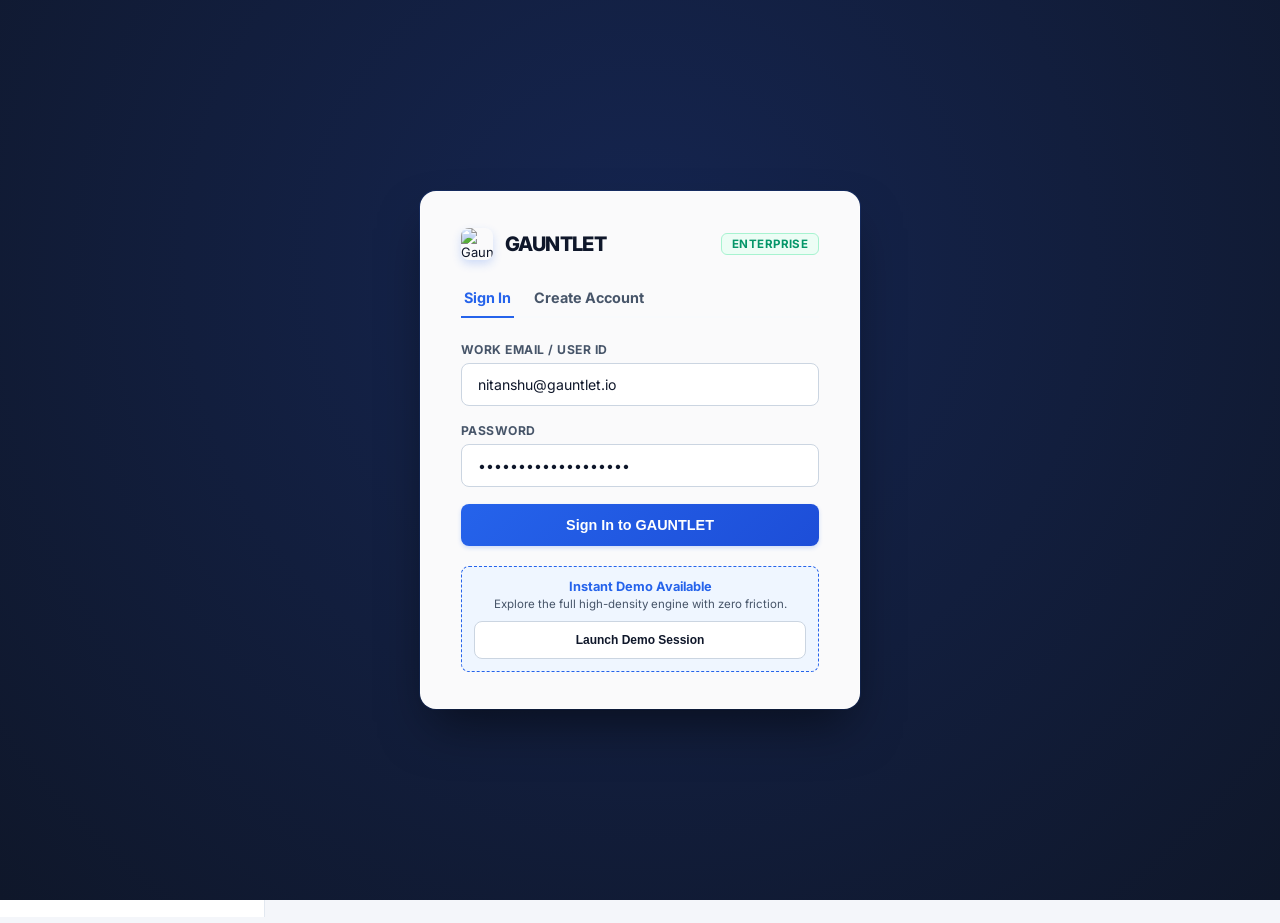
==== web/static/index.html @ b6cd20a4 "Merge pull request #1 from swaskiee/nitanshu/engine-core feat(core): high-density telemetry engine, " ====
<!DOCTYPE html>
<html lang="en">
<head>
  <meta charset="UTF-8" />
  <meta name="viewport" content="width=device-width, initial-scale=1.0" />
  <title>GAUNTLET — Enterprise Temporal Intelligence & High-Frequency Telemetry Engine</title>
  <link rel="preconnect" href="https://fonts.googleapis.com">
  <link rel="preconnect" href="https://fonts.gstatic.com" crossorigin>
  <link href="https://fonts.googleapis.com/css2?family=Inter:wght@400;500;600;700;800&family=JetBrains+Mono:wght@400;500;600;700&display=swap" rel="stylesheet">
  <style>
    :root {
      --bg: #f4f6fa;
      --surface: #ffffff;
      --surface-subtle: #f8fafc;
      --surface-muted: #e2e8f0;
      --border: #e2e8f0;
      --border-dark: #cbd5e1;
      --border-focus: #3b82f6;
      
      --text-main: #0f172a;
      --text-muted: #475569;
      --text-light: #94a3b8;

      --brand: #2563eb;
      --brand-hover: #1d4ed8;
      --brand-subtle: #eff6ff;

      --emerald: #059669;
      --emerald-subtle: #ecfdf5;
      --rose: #e11d48;
      --rose-subtle: #fff1f2;
      --amber: #d97706;
      --amber-subtle: #fffbeb;
      --violet: #7c3aed;
      --violet-subtle: #f5f3ff;
      --cyan: #0891b2;
      --cyan-subtle: #ecfeff;

      --shadow-xs: 0 1px 2px 0 rgba(0, 0, 0, 0.05);
      --shadow-sm: 0 2px 4px rgba(0, 0, 0, 0.05), 0 1px 2px rgba(0, 0, 0, 0.04);
      --shadow-md: 0 6px 12px -2px rgba(0, 0, 0, 0.07), 0 3px 6px -3px rgba(0, 0, 0, 0.04);
      --shadow-lg: 0 14px 28px -4px rgba(15, 23, 42, 0.08), 0 6px 12px -4px rgba(15, 23, 42, 0.04);
    }

    * { box-sizing: border-box; margin: 0; padding: 0; }
    body {
      background-color: var(--bg);
      color: var(--text-main);
      font-family: 'Inter', -apple-system, BlinkMacSystemFont, sans-serif;
      min-height: 100vh;
      display: flex;
      flex-direction: column;
      font-size: 13px;
    }

    /* TOP NAVIGATION */
    header {
      background: rgba(255, 255, 255, 0.95);
      backdrop-filter: blur(10px);
      border-bottom: 1px solid var(--border);
      padding: 0.65rem 1.5rem;
      display: flex;
      justify-content: space-between;
      align-items: center;
      position: sticky;
      top: 0;
      z-index: 100;
      box-shadow: var(--shadow-sm);
    }

    .header-left {
      display: flex;
      align-items: center;
      gap: 1.25rem;
    }

    /* SINGLE UNIFIED TRANSPARENT CLICKABLE BRAND LOGO BUTTON */
    .brand-logo-btn {
      background: transparent;
      border: none;
      padding: 0.2rem 0.4rem;
      cursor: pointer;
      display: flex;
      align-items: center;
      gap: 0.65rem;
      border-radius: 8px;
      transition: all 0.2s cubic-bezier(0.16, 1, 0.3, 1);
    }

    .brand-logo-btn:hover {
      background: rgba(37, 99, 235, 0.06);
      transform: scale(1.03);
    }

    .brand-logo-btn:active {
      transform: scale(0.97);
    }

    .brand-logo-img {
      height: 38px;
      width: auto;
      max-width: 140px;
      object-fit: contain;
      display: block;
      background: transparent !important;
      filter: drop-shadow(0 2px 4px rgba(0, 0, 0, 0.08));
    }

    .brand-logo-text {
      font-size: 1.25rem;
      font-weight: 900;
      letter-spacing: -0.04em;
      color: var(--text-main);
      font-family: 'Inter', sans-serif;
    }

    .brand-pill {
      font-size: 0.7rem;
      font-weight: 700;
      color: var(--brand);
      background: var(--brand-subtle);
      border: 1px solid #bfdbfe;
      padding: 0.2rem 0.6rem;
      border-radius: 6px;
      text-transform: uppercase;
      letter-spacing: 0.04em;
    }

    .live-node-badge {
      display: flex;
      align-items: center;
      gap: 0.45rem;
      font-size: 0.74rem;
      font-weight: 700;
      color: var(--emerald);
      background: var(--emerald-subtle);
      border: 1px solid #a7f3d0;
      padding: 0.25rem 0.65rem;
      border-radius: 20px;
      box-shadow: 0 1px 3px rgba(5,150,105,0.12);
      transition: all 0.2s ease;
    }

    .live-node-badge:hover {
      transform: scale(1.03);
      box-shadow: 0 0 10px rgba(5,150,105,0.25);
    }

    .pulsing-dot {
      width: 7px;
      height: 7px;
      border-radius: 50%;
      background: var(--emerald);
      animation: pulseGlow 1.8s infinite;
    }

    /* ADVANCED ANIMATIONS & MICRO-INTERACTIONS */
    @keyframes pulseGlow {
      0%, 100% { transform: scale(1); opacity: 1; box-shadow: 0 0 0 0 rgba(5, 150, 105, 0.4); }
      50% { transform: scale(1.25); opacity: 0.85; box-shadow: 0 0 10px 4px rgba(5, 150, 105, 0.35); }
    }

    @keyframes shimmerBar {
      0% { background-position: -200% 0; }
      100% { background-position: 200% 0; }
    }

    @keyframes floatCard {
      0%, 100% { transform: translateY(0); }
      50% { transform: translateY(-3px); }
    }

    .stat-card {
      background: var(--surface);
      border: 1px solid var(--border);
      border-radius: 10px;
      padding: 1.15rem 1.3rem;
      margin-bottom: 0.9rem;
      transition: all 0.25s cubic-bezier(0.16, 1, 0.3, 1);
      box-shadow: 0 1px 3px rgba(0,0,0,0.03);
    }

    .stat-card:hover {
      transform: translateY(-3px) scale(1.005);
      box-shadow: var(--shadow-md);
      border-color: #cbd5e1;
    }

    .content-box {
      background: var(--surface);
      border: 1px solid var(--border);
      border-radius: 14px;
      padding: 1.85rem 2.25rem;
      margin-bottom: 2rem;
      box-shadow: var(--shadow-sm);
      transition: all 0.25s cubic-bezier(0.16, 1, 0.3, 1);
    }

    .content-box:hover {
      box-shadow: var(--shadow-md);
      border-color: #cbd5e1;
    }

    /* TOP METRICS TELEMETRY BAR WITH COLORFUL GRADIENT CARDS */
    .telemetry-row {
      display: grid;
      grid-template-columns: repeat(5, 1fr);
      gap: 1.25rem;
      margin-bottom: 2rem;
    }

    .telemetry-card {
      background: var(--surface);
      border: 1px solid var(--border);
      border-radius: 12px;
      padding: 1.25rem 1.4rem;
      box-shadow: var(--shadow-xs);
      position: relative;
      overflow: hidden;
      transition: all 0.25s cubic-bezier(0.16, 1, 0.3, 1);
    }

    .telemetry-card:nth-child(1) { border-top: 3px solid #059669; }
    .telemetry-card:nth-child(2) { border-top: 3px solid #2563eb; }
    .telemetry-card:nth-child(3) { border-top: 3px solid #0891b2; }
    .telemetry-card:nth-child(4) { border-top: 3px solid #d97706; }
    .telemetry-card:nth-child(5) { border-top: 3px solid #e11d48; }

    .telemetry-card:hover {
      transform: translateY(-4px);
      box-shadow: var(--shadow-md);
    }

    .stat-card.active-phase {
      animation: activePhaseBounce 1s ease infinite, livePipGlow 1.5s infinite;
      border-color: var(--brand) !important;
    }

    /* USER PROFILE & ACCOUNT CONTROLS */
    .user-profile-btn {
      display: flex;
      align-items: center;
      gap: 0.6rem;
      background: var(--surface);
      border: 1px solid var(--border);
      padding: 0.3rem 0.6rem;
      border-radius: 24px;
      cursor: pointer;
      font-size: 0.78rem;
      font-weight: 600;
      color: var(--text-main);
      transition: all 0.15s ease;
    }

    .user-profile-btn:hover {
      background: var(--surface-subtle);
      border-color: var(--border-dark);
    }

    .user-avatar {
      width: 26px;
      height: 26px;
      border-radius: 50%;
      background: linear-gradient(135deg, #2563eb, #7c3aed);
      color: white;
      display: flex;
      align-items: center;
      justify-content: center;
      font-size: 0.72rem;
      font-weight: 700;
    }

    .team-badge {
      font-size: 0.68rem;
      font-weight: 700;
      color: #6366f1;
      background: #eef2ff;
      border: 1px solid #c7d2fe;
      padding: 0.15rem 0.5rem;
      border-radius: 12px;
      display: flex;
      align-items: center;
      gap: 0.3rem;
    }

    .header-right {
      display: flex;
      align-items: center;
      gap: 0.75rem;
    }

    .cluster-status-pill {
      font-family: 'JetBrains Mono', monospace;
      font-size: 0.72rem;
      color: var(--text-muted);
      background: var(--surface-subtle);
      border: 1px solid var(--border);
      padding: 0.25rem 0.6rem;
      border-radius: 6px;
    }

    /* MAIN APP WORKSPACE */
    .app-workspace {
      display: flex;
      flex: 1;
      min-height: calc(100vh - 49px);
      position: relative;
    }

    /* STICKY & COLLAPSIBLE SIDEBAR WITH ULTRA-SMOOTH SLIDE-IN / SLIDE-OUT */
    aside.sidebar {
      width: 265px;
      min-width: 265px;
      background: var(--surface);
      border-right: 1px solid var(--border);
      padding: 1.25rem 0.6rem;
      display: flex;
      flex-direction: column;
      justify-content: space-between;
      flex-shrink: 0;
      position: sticky;
      top: 49px;
      height: calc(100vh - 49px);
      overflow-y: auto;
      overflow-x: hidden;
      margin-left: 0;
      opacity: 1;
      visibility: visible;
      transition: margin-left 0.35s cubic-bezier(0.16, 1, 0.3, 1), opacity 0.25s ease, transform 0.35s cubic-bezier(0.16, 1, 0.3, 1);
      z-index: 90;
      will-change: margin-left, opacity;
    }

    aside.sidebar.collapsed {
      margin-left: -265px;
      opacity: 0;
      visibility: hidden;
      pointer-events: none;
    }

    .sidebar-toggle-btn {
      background: var(--surface-subtle);
      border: 1px solid var(--border);
      border-radius: 6px;
      padding: 0.35rem 0.6rem;
      cursor: pointer;
      display: flex;
      align-items: center;
      justify-content: center;
      color: var(--text-muted);
      transition: all 0.15s ease;
    }

    .sidebar-toggle-btn:hover {
      background: var(--border);
      color: var(--text-main);
    }

    .sidebar-section {
      margin-bottom: 1.25rem;
    }

    .sidebar-heading {
      font-size: 0.65rem;
      font-weight: 700;
      color: var(--text-light);
      text-transform: uppercase;
      letter-spacing: 0.08em;
      padding: 0 0.5rem 0.4rem;
      white-space: nowrap;
    }

    .sidebar-menu {
      display: flex;
      flex-direction: column;
      gap: 0.15rem;
    }

    .sidebar-btn {
      display: flex;
      align-items: center;
      justify-content: space-between;
      padding: 0.45rem 0.55rem;
      border-radius: 6px;
      border: none;
      background: transparent;
      color: var(--text-muted);
      font-size: 0.8rem;
      font-weight: 600;
      cursor: pointer;
      text-align: left;
      transition: all 0.15s ease;
      width: 100%;
      white-space: nowrap;
    }

    .sidebar-btn:hover {
      background: var(--surface-subtle);
      color: var(--text-main);
    }

    .sidebar-btn.active {
      background: var(--brand-subtle);
      color: var(--brand);
      font-weight: 700;
    }

    .sidebar-btn-left {
      display: flex;
      align-items: center;
      gap: 0.55rem;
      overflow: hidden;
      text-overflow: ellipsis;
    }

    .sidebar-icon {
      width: 16px;
      height: 16px;
      display: flex;
      align-items: center;
      justify-content: center;
      flex-shrink: 0;
    }

    .sidebar-badge {
      font-family: 'JetBrains Mono', monospace;
      font-size: 0.64rem;
      padding: 0.1rem 0.3rem;
      border-radius: 4px;
      background: var(--surface-subtle);
      color: var(--text-muted);
      font-weight: 600;
      flex-shrink: 0;
      margin-left: 0.35rem;
    }

    .sidebar-btn.active .sidebar-badge {
      background: #dbeafe;
      color: var(--brand);
    }

    /* MAIN VIEWPORT */
    main.viewport {
      flex: 1;
      padding: 1.75rem 2.25rem;
      overflow-y: auto;
      width: 100%;
      min-width: 0;
      transition: all 0.25s cubic-bezier(0.4, 0, 0.2, 1);
    }
    /* TOP METRICS TELEMETRY BAR */
    .telemetry-row {
      display: grid;
      grid-template-columns: repeat(5, 1fr);
      gap: 1.25rem;
      margin-bottom: 2rem;
    }

    .telemetry-card {
      background: var(--surface);
      border: 1px solid var(--border);
      border-radius: 12px;
      padding: 1.25rem 1.4rem;
      box-shadow: 0 1px 3px rgba(0,0,0,0.04);
      position: relative;
      transition: all 0.2s cubic-bezier(0.4, 0, 0.2, 1);
    }

    .telemetry-card:hover {
      transform: translateY(-3px);
      box-shadow: 0 8px 16px -4px rgba(0,0,0,0.08);
      border-color: #cbd5e1;
    }

    .telemetry-label {
      font-size: 0.68rem;
      font-weight: 700;
      color: var(--text-muted);
      text-transform: uppercase;
      letter-spacing: 0.05em;
      margin-bottom: 0.5rem;
      display: flex;
      justify-content: space-between;
      align-items: center;
      white-space: nowrap;
    }

    .telemetry-val {
      font-size: 1.85rem;
      font-weight: 800;
      font-family: 'JetBrains Mono', monospace;
      color: var(--text-main);
      letter-spacing: -0.03em;
    }

    .telemetry-sub {
      font-size: 0.72rem;
      color: var(--text-light);
      margin-top: 0.35rem;
      font-family: 'Inter', sans-serif;
      white-space: nowrap;
    }

    /* CARDS & CONTAINERS */
    .view-panel { display: none; }
    .view-panel.active { display: block; animation: fadeIn 0.2s ease-in-out; }

    @keyframes fadeIn {
      from { opacity: 0; transform: translateY(4px); }
      to { opacity: 1; transform: translateY(0); }
    }

    .content-box {
      background: var(--surface);
      border: 1px solid var(--border);
      border-radius: 12px;
      padding: 1.75rem 2rem;
      margin-bottom: 1.75rem;
      box-shadow: 0 1px 3px rgba(0,0,0,0.04);
      transition: all 0.2s cubic-bezier(0.4, 0, 0.2, 1);
    }

    .content-box:hover {
      box-shadow: 0 6px 14px -2px rgba(0,0,0,0.06);
    }

    .box-header {
      display: flex;
      justify-content: space-between;
      align-items: center;
      margin-bottom: 1.5rem;
      padding-bottom: 1rem;
      border-bottom: 1px solid var(--border);
    }

    .box-title {
      font-size: 1.05rem;
      font-weight: 700;
      color: var(--text-main);
      display: flex;
      align-items: center;
      gap: 0.6rem;
    }

    .box-meta {
      font-family: 'JetBrains Mono', monospace;
      font-size: 0.78rem;
      color: var(--text-muted);
      display: flex;
      align-items: center;
      gap: 0.5rem;
    }

    /* CONTROLS */
    textarea, input, select {
      width: 100%;
      background: var(--surface);
      border: 1px solid var(--border-dark);
      border-radius: 8px;
      padding: 0.75rem 1rem;
      color: var(--text-main);
      font-family: 'JetBrains Mono', monospace;
      font-size: 0.86rem;
      margin-bottom: 1.25rem;
      transition: all 0.2s ease;
    }

    textarea:focus, input:focus, select:focus {
      outline: none;
      border-color: var(--border-focus);
      box-shadow: 0 0 0 3px rgba(37, 99, 235, 0.12);
    }

    .btn-row {
      display: flex;
      gap: 0.75rem;
      align-items: center;
      flex-wrap: wrap;
    }

    /* BUTTONS & MICRO-INTERACTIONS */
    button.btn-primary {
      background: linear-gradient(135deg, #2563eb, #1d4ed8);
      color: white;
      font-weight: 700;
      font-size: 0.84rem;
      border: none;
      padding: 0.7rem 1.4rem;
      border-radius: 8px;
      cursor: pointer;
      transition: all 0.2s cubic-bezier(0.16, 1, 0.3, 1);
      box-shadow: 0 2px 4px rgba(37, 99, 235, 0.2);
      display: flex;
      align-items: center;
      gap: 0.55rem;
    }

    button.btn-primary:hover {
      background: linear-gradient(135deg, #1d4ed8, #1e40af);
      transform: translateY(-2px);
      box-shadow: 0 6px 14px rgba(37, 99, 235, 0.35);
    }

    button.btn-primary:active {
      transform: translateY(0) scale(0.98);
    }

    button.btn-secondary {
      background: var(--surface);
      color: var(--text-main);
      font-weight: 600;
      font-size: 0.84rem;
      border: 1px solid var(--border-dark);
      padding: 0.7rem 1.3rem;
      border-radius: 8px;
      cursor: pointer;
      transition: all 0.2s cubic-bezier(0.16, 1, 0.3, 1);
      display: flex;
      align-items: center;
      gap: 0.55rem;
    }

    button.btn-secondary:hover {
      background: var(--surface-subtle);
      border-color: #94a3b8;
      transform: translateY(-2px);
      box-shadow: var(--shadow-sm);
    }

    button.btn-secondary:active {
      transform: translateY(0) scale(0.98);
    }

    /* INTERACTIVE FILTER CHIPS */
    .chip-group {
      display: flex;
      gap: 0.55rem;
      flex-wrap: wrap;
      margin-bottom: 1.25rem;
    }

    .chip {
      background: var(--surface);
      border: 1px solid var(--border);
      padding: 0.35rem 0.75rem;
      border-radius: 20px;
      font-size: 0.75rem;
      font-weight: 600;
      color: var(--text-muted);
      cursor: pointer;
      transition: all 0.2s cubic-bezier(0.16, 1, 0.3, 1);
    }

    .chip:hover {
      background: var(--surface-subtle);
      border-color: var(--brand);
      color: var(--brand);
      transform: translateY(-1px);
      box-shadow: var(--shadow-xs);
    }

    .chip.active {
      background: var(--brand-subtle);
      border-color: var(--brand);
      color: var(--brand);
      font-weight: 700;
      box-shadow: 0 0 0 2px rgba(37, 99, 235, 0.15);
    }

    /* MULTI-PANE BALANCED GRID */
    .grid-2 {
      display: grid;
      grid-template-columns: minmax(0, 1.15fr) minmax(0, 1fr);
      gap: 1.75rem;
      align-items: start;
    }

    .grid-3 {
      display: grid;
      grid-template-columns: repeat(3, minmax(0, 1fr));
      gap: 1.5rem;
    }

    /* CHARTS & CARDS */
    .chart-container {
      background: var(--surface);
      border: 1px solid var(--border);
      border-radius: 12px;
      padding: 1.35rem;
      margin-bottom: 1.5rem;
      box-shadow: var(--shadow-xs);
      transition: all 0.25s cubic-bezier(0.16, 1, 0.3, 1);
    }

    .chart-container:hover {
      transform: translateY(-2px);
      box-shadow: var(--shadow-sm);
      border-color: #cbd5e1;
    }

    .stat-card {
      background: var(--surface);
      border: 1px solid var(--border);
      border-radius: 8px;
      padding: 1.1rem 1.25rem;
      margin-bottom: 0.9rem;
      transition: all 0.2s ease;
    }

    .stat-card:hover {
      transform: translateY(-2px);
      box-shadow: 0 4px 6px -1px rgba(0,0,0,0.06);
      border-color: #cbd5e1;
    }

    .stat-card-title {
      font-size: 0.86rem;
      font-weight: 700;
      color: var(--text-main);
      margin-bottom: 0.5rem;
      display: flex;
      justify-content: space-between;
      align-items: center;
    }

    .stat-pills {
      display: flex;
      gap: 1.25rem;
      font-family: 'JetBrains Mono', monospace;
      font-size: 0.78rem;
      color: var(--text-muted);
      flex-wrap: wrap;
    }

    .table-wrap {
      overflow-x: hidden;
      border: 1px solid var(--border);
      border-radius: 8px;
      max-height: 480px;
      overflow-y: auto;
      width: 100%;
    }

    canvas.telemetry-chart {
      width: 100%;
      height: 250px;
      display: block;
    }

    table {
      width: 100%;
      table-layout: fixed;
      border-collapse: collapse;
      font-family: 'JetBrains Mono', monospace;
      font-size: 0.8rem;
      text-align: left;
    }

    th, td {
      padding: 0.75rem 0.75rem;
      border-bottom: 1px solid var(--border);
      white-space: nowrap;
      overflow: hidden;
      text-overflow: ellipsis;
    }

    th {
      background: var(--surface-subtle);
      color: var(--text-muted);
      font-weight: 700;
      font-size: 0.7rem;
      text-transform: uppercase;
      letter-spacing: 0.05em;
      position: sticky;
      top: 0;
      z-index: 10;
    }

    /* Column widths for perfect 100% fitting without horizontal scroll */
    th:nth-child(1), td:nth-child(1) { width: 22%; }
    th:nth-child(2), td:nth-child(2) { width: 20%; }
    th:nth-child(3), td:nth-child(3) { width: 20%; }
    th:nth-child(4), td:nth-child(4) { width: 18%; }
    th:nth-child(5), td:nth-child(5) { width: 20%; }

    tbody tr:last-child td { border-bottom: none; }
    tbody tr:hover { background: #f8fafc; }

    /* STATUS BADGES */
    .badge {
      display: inline-block;
      padding: 0.2rem 0.6rem;
      border-radius: 6px;
      font-size: 0.72rem;
      font-weight: 700;
      letter-spacing: 0.04em;
    }

    .badge.CRITICAL, .badge.HIGH { background: var(--rose-subtle); color: var(--rose); border: 1px solid #fecdd3; }
    .badge.MEDIUM { background: var(--amber-subtle); color: var(--amber); border: 1px solid #fde68a; }
    .badge.LOW { background: var(--emerald-subtle); color: var(--emerald); border: 1px solid #a7f3d0; }

    /* SYSTEM TOPOLOGY NODE MAP */
    .topology-map {
      display: flex;
      gap: 1rem;
      align-items: center;
      justify-content: space-between;
      background: var(--surface-subtle);
      border: 1px solid var(--border);
      border-radius: 8px;
      padding: 1.25rem 1.5rem;
      margin-bottom: 1.5rem;
      overflow-x: auto;
    }

    .topo-node {
      background: var(--surface);
      border: 1px solid var(--border-dark);
      border-radius: 6px;
      padding: 0.75rem 1rem;
      text-align: center;
      min-width: 140px;
      box-shadow: var(--shadow-xs);
    }

    .topo-node-title {
      font-size: 0.72rem;
      font-weight: 700;
      color: var(--text-muted);
      text-transform: uppercase;
      margin-bottom: 0.2rem;
    }

    .topo-node-val {
      font-family: 'JetBrains Mono', monospace;
      font-size: 0.95rem;
      font-weight: 800;
      color: var(--brand);
    }

    .topo-arrow {
      color: var(--text-light);
      font-weight: bold;
      font-size: 1.1rem;
    }

    /* AUTHENTICATION & LOGIN/SIGNUP OVERLAY */
    .auth-overlay {
      position: fixed;
      inset: 0;
      background: radial-gradient(circle at 50% 30%, rgba(30, 58, 138, 0.4), rgba(15, 23, 42, 0.92)), #0f172a;
      backdrop-filter: blur(12px);
      z-index: 10000;
      display: flex;
      align-items: center;
      justify-content: center;
      padding: 1.5rem;
      transition: all 0.3s ease;
    }

    .auth-card {
      background: rgba(255, 255, 255, 0.98);
      border: 1px solid rgba(255, 255, 255, 0.3);
      border-radius: 16px;
      width: 100%;
      max-width: 440px;
      padding: 2.25rem 2.5rem;
      box-shadow: 0 25px 50px -12px rgba(0, 0, 0, 0.5), 0 0 0 1px rgba(37, 99, 235, 0.15);
      animation: slideUp 0.35s cubic-bezier(0.16, 1, 0.3, 1);
    }

    @keyframes slideUp {
      from { opacity: 0; transform: translateY(20px) scale(0.97); }
      to { opacity: 1; transform: translateY(0) scale(1); }
    }

    .auth-tabs {
      display: flex;
      border-bottom: 2px solid var(--surface-subtle);
      margin-bottom: 1.5rem;
      gap: 1rem;
    }

    .auth-tab {
      padding: 0.6rem 0.2rem;
      font-size: 0.9rem;
      font-weight: 700;
      color: var(--text-muted);
      cursor: pointer;
      border-bottom: 2px solid transparent;
      margin-bottom: -2px;
      transition: all 0.2s;
    }

    .auth-tab.active {
      color: var(--brand);
      border-color: var(--brand);
    }

    .auth-form-group {
      margin-bottom: 1.1rem;
    }

    .auth-label {
      display: block;
      font-size: 0.76rem;
      font-weight: 700;
      color: var(--text-muted);
      margin-bottom: 0.35rem;
      text-transform: uppercase;
      letter-spacing: 0.04em;
    }

    .auth-input {
      width: 100%;
      padding: 0.75rem 1rem;
      background: var(--surface);
      border: 1px solid var(--border-dark);
      border-radius: 8px;
      font-size: 0.88rem;
      font-family: inherit;
      color: var(--text-main);
      margin-bottom: 0;
    }

    .auth-input:focus {
      outline: none;
      border-color: var(--brand);
      box-shadow: 0 0 0 3px rgba(37, 99, 235, 0.15);
    }

    .auth-demo-banner {
      background: var(--brand-subtle);
      border: 1px dashed var(--brand);
      border-radius: 8px;
      padding: 0.75rem;
      margin-top: 1.25rem;
      text-align: center;
    }
  </style>
</head>
<body>
  <!-- AUTHENTICATION MODAL (LOGIN / SIGNUP / DEMO) -->
  <div id="auth-overlay" class="auth-overlay" style="display: none;">
    <div class="auth-card">
      <div style="display: flex; align-items: center; gap: 0.75rem; margin-bottom: 1.25rem;">
        <img src="/static/logo.png" alt="Gauntlet" style="width: 32px; height: 32px; object-fit: contain; border-radius: 8px; box-shadow: 0 4px 10px rgba(37,99,235,0.2);" />
        <div style="font-size: 1.25rem; font-weight: 800; letter-spacing: -0.03em; color: var(--text-main);">GAUNTLET</div>
        <span class="badge LOW" style="margin-left: auto;">ENTERPRISE</span>
      </div>

      <div class="auth-tabs">
        <div class="auth-tab active" id="auth-tab-login" onclick="switchAuthMode('login')">Sign In</div>
        <div class="auth-tab" id="auth-tab-signup" onclick="switchAuthMode('signup')">Create Account</div>
      </div>

      <form id="auth-form" onsubmit="handleAuthSubmit(event)">
        <div class="auth-form-group" id="group-name" style="display: none;">
          <label class="auth-label">Full Name</label>
          <input type="text" id="auth-name" class="auth-input" placeholder="e.g. Nitanshu Tak" />
        </div>

        <div class="auth-form-group">
          <label class="auth-label">Work Email / User ID</label>
          <input type="email" id="auth-email" class="auth-input" required placeholder="name@company.com" value="nitanshu@gauntlet.io" />
        </div>

        <div class="auth-form-group" id="group-pass">
          <label class="auth-label">Password</label>
          <input type="password" id="auth-pass" class="auth-input" placeholder="••••••••••••" value="gauntlet_enterprise" />
        </div>

        <div class="auth-form-group" id="group-role" style="display: none;">
          <label class="auth-label">Cluster Role</label>
          <input type="text" id="auth-role" class="auth-input" placeholder="Lead Platform Architect" value="Lead Platform Architect" />
        </div>

        <button type="submit" id="auth-submit-btn" class="btn-primary" style="width: 100%; justify-content: center; padding: 0.8rem; font-size: 0.9rem; margin-top: 0.5rem;">
          Sign In to GAUNTLET
        </button>
      </form>

      <div class="auth-demo-banner">
        <div style="font-weight: 700; font-size: 0.8rem; color: var(--brand); margin-bottom: 0.2rem;"> Instant Demo Available</div>
        <div style="font-size: 0.72rem; color: var(--text-muted); margin-bottom: 0.6rem;">Explore the full high-density engine with zero friction.</div>
        <button type="button" class="btn-secondary" style="width: 100%; justify-content: center; font-size: 0.75rem;" onclick="launchDemoSession()">
          Launch Demo Session
        </button>
      </div>
    </div>
  </div>

  <!-- HEADER -->
  <header>
    <div class="header-left">
      <!-- SINGLE UNIFIED TRANSPARENT CLICKABLE BRAND LOGO BUTTON -->
      <button class="brand-logo-btn" onclick="toggleSidebar()" title="Toggle Navigation Sidebar">
        <img src="/static/logo.png" alt="Gauntlet Logo" class="brand-logo-img" />
        <span class="brand-logo-text">GAUNTLET</span>
      </button>
      <div class="brand-pill">High-Density Telemetry Engine</div>
      <div class="live-node-badge">
        <span class="pulsing-dot"></span> Cluster Online (127.0.0.1:8080)
      </div>
    </div>
    <div class="header-right">
      <div class="team-badge">
        <svg width="12" height="12" viewBox="0 0 24 24" fill="none" stroke="currentColor" stroke-width="2.5"><path d="M17 21v-2a4 4 0 0 0-4-4H5a4 4 0 0 0-4 4v2"></path><circle cx="9" cy="7" r="4"></circle><path d="M23 21v-2a4 4 0 0 0-3-3.87"></path><path d="M16 3.13a4 4 0 0 1 0 7.75"></path></svg>
        <span id="header-workspace-name">Production Cluster</span>
      </div>
      <div class="cluster-status-pill" id="storage-status-pill">CRC-32: PASS</div>
      
      <!-- USER ACCOUNT & PROFILE -->
      <button class="user-profile-btn" onclick="openProfileModal()">
        <div class="user-avatar" id="header-avatar">N</div>
        <span id="header-user-name">Nitanshu Tak</span>
        <svg width="12" height="12" viewBox="0 0 24 24" fill="none" stroke="currentColor" stroke-width="2"><polyline points="6 9 12 15 18 9"></polyline></svg>
      </button>
    </div>
  </header>

  <!-- WORKSPACE -->
  <div class="app-workspace">
    <!-- SIDEBAR -->
    <aside class="sidebar" id="appSidebar">
      <div>
        <div class="sidebar-section">
          <div class="sidebar-heading">Observability Hub</div>
          <div class="sidebar-menu">
            <button class="sidebar-btn overview active" onclick="switchView('overview')">
              <span class="sidebar-btn-left">
                <span class="sidebar-icon" style="color: #2563eb;">
                  <svg width="15" height="15" viewBox="0 0 24 24" fill="none" stroke="currentColor" stroke-width="2.2"><polygon points="12 2 2 7 12 12 22 7 12 2"></polygon><polyline points="2 17 12 22 22 17"></polyline><polyline points="2 12 12 17 22 12"></polyline></svg>
                </span>
                <span>Live Topology & Hub</span>
              </span>
              <span class="sidebar-badge">CORE</span>
            </button>
            <button class="sidebar-btn metrics-hub" onclick="switchView('metrics-hub')">
              <span class="sidebar-btn-left">
                <span class="sidebar-icon" style="color: #3b82f6;">
                  <svg width="15" height="15" viewBox="0 0 24 24" fill="none" stroke="currentColor" stroke-width="2.2"><line x1="18" y1="20" x2="18" y2="10"></line><line x1="12" y1="20" x2="12" y2="4"></line><line x1="6" y1="20" x2="6" y2="14"></line></svg>
                </span>
                <span>Multi-Metric Graphs</span>
              </span>
              <span class="sidebar-badge">CHARTS</span>
            </button>
            <button class="sidebar-btn time" onclick="switchView('time')">
              <span class="sidebar-btn-left">
                <span class="sidebar-icon" style="color: #059669;">
                  <svg width="15" height="15" viewBox="0 0 24 24" fill="none" stroke="currentColor" stroke-width="2.2"><polyline points="22 12 18 12 15 21 9 3 6 12 2 12"></polyline></svg>
                </span>
                <span>Temporal Waveforms</span>
              </span>
              <span class="sidebar-badge">TIME</span>
            </button>
            <button class="sidebar-btn soul" onclick="switchView('soul')">
              <span class="sidebar-btn-left">
                <span class="sidebar-icon" style="color: #d97706;">
                  <svg width="15" height="15" viewBox="0 0 24 24" fill="none" stroke="currentColor" stroke-width="2.2"><path d="M10.29 3.86L1.82 18a2 2 0 0 0 1.71 3h16.94a2 2 0 0 0 1.71-3L13.71 3.86a2 2 0 0 0-3.42 0z"></path><line x1="12" y1="9" x2="12" y2="13"></line><line x1="12" y1="17" x2="12.01" y2="17"></line></svg>
                </span>
                <span>Anomalies & Baselines</span>
              </span>
              <span class="sidebar-badge">SOUL</span>
            </button>
            <button class="sidebar-btn mind" onclick="switchView('mind')">
              <span class="sidebar-btn-left">
                <span class="sidebar-icon" style="color: #7c3aed;">
                  <svg width="15" height="15" viewBox="0 0 24 24" fill="none" stroke="currentColor" stroke-width="2.2"><polyline points="16 18 22 12 16 6"></polyline><polyline points="8 6 2 12 8 18"></polyline></svg>
                </span>
                <span>Query Planner IDE</span>
              </span>
              <span class="sidebar-badge">MIND</span>
            </button>
            <button class="sidebar-btn summary" onclick="switchView('summary')">
              <span class="sidebar-btn-left">
                <span class="sidebar-icon" style="color: #10b981;">
                  <svg width="15" height="15" viewBox="0 0 24 24" fill="none" stroke="currentColor" stroke-width="2.2"><path d="M14 2H6a2 2 0 0 0-2 2v16a2 2 0 0 0 2 2h12a2 2 0 0 0 2-2V8z"></path><polyline points="14 2 14 8 20 8"></polyline><line x1="16" y1="13" x2="8" y2="13"></line><line x1="16" y1="17" x2="8" y2="17"></line><polyline points="10 9 9 9 8 9"></polyline></svg>
                </span>
                <span>Executive Summary & SLA</span>
              </span>
              <span class="sidebar-badge">REPORT</span>
            </button>
          </div>
        </div>

        <div class="sidebar-section">
          <div class="sidebar-heading">Storage & Ingestion</div>
          <div class="sidebar-menu">
            <button class="sidebar-btn power" onclick="switchView('power')">
              <span class="sidebar-btn-left">
                <span class="sidebar-icon" style="color: #e11d48;">
                  <svg width="15" height="15" viewBox="0 0 24 24" fill="none" stroke="currentColor" stroke-width="2.2"><path d="M13 2L3 14h9l-1 8 10-12h-9l1-8z"></path></svg>
                </span>
                <span>Ingestion Pipeline</span>
              </span>
              <span class="sidebar-badge">WAL</span>
            </button>
            <button class="sidebar-btn space" onclick="switchView('space')">
              <span class="sidebar-btn-left">
                <span class="sidebar-icon" style="color: #0891b2;">
                  <svg width="15" height="15" viewBox="0 0 24 24" fill="none" stroke="currentColor" stroke-width="2.2"><ellipse cx="12" cy="5" rx="9" ry="3"></ellipse><path d="M21 12c0 1.66-4 3-9 3s-9-1.34-9-3"></path><path d="M3 5v14c0 1.66 4 3 9 3s9-1.34 9-3V5"></path></svg>
                </span>
                <span>Segment Catalog (.gt)</span>
              </span>
              <span class="sidebar-badge">DISK</span>
            </button>
            <button class="sidebar-btn reality" onclick="switchView('reality')">
              <span class="sidebar-btn-left">
                <span class="sidebar-icon" style="color: #8b5cf6;">
                  <svg width="15" height="15" viewBox="0 0 24 24" fill="none" stroke="currentColor" stroke-width="2.2"><circle cx="11" cy="11" r="8"></circle><line x1="21" y1="21" x2="16.65" y2="16.65"></line></svg>
                </span>
                <span>Bloom Filter Indexes</span>
              </span>
              <span class="sidebar-badge">INDEX</span>
            </button>
          </div>
        </div>

        <div class="sidebar-section">
          <div class="sidebar-heading">Diagnostics & Chaos</div>
          <div class="sidebar-menu">
            <button class="sidebar-btn simulator" onclick="switchView('simulator')">
              <span class="sidebar-btn-left">
                <span class="sidebar-icon" style="color: #f43f5e;">
                  <svg width="15" height="15" viewBox="0 0 24 24" fill="none" stroke="currentColor" stroke-width="2.2"><circle cx="12" cy="12" r="10"></circle><line x1="12" y1="8" x2="12" y2="12"></line><line x1="12" y1="16" x2="12.01" y2="16"></line></svg>
                </span>
                <span>Incident Chaos Lab</span>
              </span>
              <span class="sidebar-badge">LAB</span>
            </button>
            <button class="sidebar-btn hex" onclick="switchView('hex')">
              <span class="sidebar-btn-left">
                <span class="sidebar-icon" style="color: #64748b;">
                  <svg width="15" height="15" viewBox="0 0 24 24" fill="none" stroke="currentColor" stroke-width="2.2"><rect x="4" y="4" width="16" height="16" rx="2" ry="2"></rect><rect x="9" y="9" width="6" height="6"></rect><line x1="9" y1="1" x2="9" y2="4"></line><line x1="15" y1="1" x2="15" y2="4"></line><line x1="9" y1="20" x2="9" y2="23"></line><line x1="15" y1="20" x2="15" y2="23"></line><line x1="20" y1="9" x2="23" y2="9"></line><line x1="20" y1="14" x2="23" y2="14"></line><line x1="1" y1="9" x2="4" y2="9"></line><line x1="1" y1="14" x2="4" y2="14"></line></svg>
                </span>
                <span>Binary Hex Inspector</span>
              </span>
              <span class="sidebar-badge">BYTE</span>
            </button>
            <button class="sidebar-btn profile" onclick="switchView('profile')">
              <span class="sidebar-btn-left">
                <span class="sidebar-icon" style="color: #6366f1;">
                  <svg width="15" height="15" viewBox="0 0 24 24" fill="none" stroke="currentColor" stroke-width="2.2"><path d="M20 21v-2a4 4 0 0 0-4-4H8a4 4 0 0 0-4 4v2"></path><circle cx="12" cy="7" r="4"></circle></svg>
                </span>
                <span>Profile & Avatar</span>
              </span>
              <span class="sidebar-badge">ACCOUNT</span>
            </button>
          </div>
        </div>
      </div>

      <div style="font-size: 0.7rem; color: var(--text-light); border-top: 1px solid var(--border); padding-top: 0.8rem;">
        GAUNTLET Temporal Engine<br>Authoritative Storage Standard
      </div>
    </aside>

    <!-- VIEWPORT -->
    <main class="viewport">
      <!-- KPI TELEMETRY STRIP -->
      <div class="telemetry-row">
        <div class="telemetry-card">
          <div class="telemetry-label"><span>System Health</span><span style="color: var(--emerald);">CRC32 PASS</span></div>
          <div class="telemetry-val" id="stat-health" style="color: var(--emerald);">HEALTHY</div>
          <div class="telemetry-sub">Zero Corruptions</div>
        </div>
        <div class="telemetry-card">
          <div class="telemetry-label"><span>Total Events</span><span style="color: var(--brand);">DISK+WAL</span></div>
          <div class="telemetry-val" id="stat-records">0</div>
          <div class="telemetry-sub">Authoritative Total</div>
        </div>
        <div class="telemetry-card">
          <div class="telemetry-label"><span>Segments (.gt)</span><span style="color: var(--cyan);">IMMUTABLE</span></div>
          <div class="telemetry-val" id="stat-segments">0</div>
          <div class="telemetry-sub">Persistent Files</div>
        </div>
        <div class="telemetry-card">
          <div class="telemetry-label"><span>Memtable Size</span><span style="color: var(--amber);">ACTIVE</span></div>
          <div class="telemetry-val" id="stat-memtable">0</div>
          <div class="telemetry-sub">In-Memory Buffer</div>
        </div>
        <div class="telemetry-card">
          <div class="telemetry-label"><span>WAL Size</span><span style="color: var(--rose);">APPEND-ONLY</span></div>
          <div class="telemetry-val" id="stat-wal">0 B</div>
          <div class="telemetry-sub">Write-Ahead Log</div>
        </div>
      </div>

      <!-- VIEW: OVERVIEW & TOPOLOGY -->
      <div id="view-overview" class="view-panel active">
        <!-- AGENTIC WEB CRAWLER & PROBE BAR -->
        <div class="content-box" style="border: 2px solid var(--brand); background: linear-gradient(180deg, #ffffff 0%, #f0f7ff 100%);">
          <div class="box-header" style="border-bottom: 1px solid #bfdbfe;">
            <div class="box-title" style="color: var(--brand);">
              <svg width="18" height="18" viewBox="0 0 24 24" fill="none" stroke="currentColor" stroke-width="2.5"><circle cx="12" cy="12" r="10"></circle><line x1="2" y1="12" x2="22" y2="12"></line><path d="M12 2a15.3 15.3 0 0 1 4 10 15.3 15.3 0 0 1-4 10 15.3 15.3 0 0 1-4-10 15.3 15.3 0 0 1 4-10z"></path></svg>
              6-Phase Agentic Pipeline — Live Web & Localhost Probe
            </div>
            <span class="badge LOW">Autonomous Agent Ready</span>
          </div>
          <p style="color: var(--text-muted); font-size: 0.85rem; margin-bottom: 1rem;">
            Enter any local server (e.g. <code style="font-weight: bold; color: var(--brand);">http://127.0.0.1:3000</code> for Aura Botanica Café) or external URL. GAUNTLET’s autonomous agent will fetch, ingest into binary WAL, build Bloom filters, parse AST telemetry, measure drift, and diagnose anomalies.
          </p>

          <div style="display: flex; gap: 0.6rem; margin-bottom: 0.75rem;">
            <input type="text" id="agentic-url-input" value="http://127.0.0.1:3000" placeholder="https://example.com or http://127.0.0.1:3000" style="margin-bottom: 0;" />
            <button class="btn-primary" style="padding: 0.65rem 1.4rem; white-space: nowrap;" onclick="executeAgenticCrawl()">
              <svg width="15" height="15" viewBox="0 0 24 24" fill="none" stroke="currentColor" stroke-width="2.5"><polygon points="5 3 19 12 5 21 5 3"></polygon></svg>
              Run 6-Phase Agentic Pipeline
            </button>
          </div>

          <div class="chip-group" style="margin-bottom: 0.75rem;">
            <span style="font-size: 0.74rem; color: var(--text-muted); align-self: center; font-weight: 600;">Quick Probes:</span>
            <span class="chip" onclick="document.getElementById('agentic-url-input').value='http://127.0.0.1:3000'; executeAgenticCrawl();">Aura Botanica Café (127.0.0.1:3000)</span>
            <span class="chip" onclick="document.getElementById('agentic-url-input').value='http://127.0.0.1:8080'; executeAgenticCrawl();">Gauntlet API (127.0.0.1:8080)</span>
            <span class="chip" onclick="document.getElementById('agentic-url-input').value='https://news.ycombinator.com'; executeAgenticCrawl();">Hacker News</span>
            <span class="chip" onclick="document.getElementById('agentic-url-input').value='https://github.com'; executeAgenticCrawl();">GitHub</span>
          </div>

          <!-- AGENTIC PIPELINE STATUS STRIP -->
          <div id="agentic-pipeline-results" style="display: none; margin-top: 1.25rem;">
            <div style="display: grid; grid-template-columns: repeat(6, 1fr); gap: 0.6rem; margin-bottom: 1.25rem;">
              <div class="stat-card" style="border-top: 3px solid var(--rose); margin-bottom: 0;">
                <div class="stat-card-title" style="font-size: 0.74rem;"> I. POWER</div>
                <div style="font-family: JetBrains Mono; font-size: 0.8rem; font-weight: 700; color: var(--text-main);" id="pipe-p1-val">-</div>
                <div style="font-size: 0.68rem; color: var(--text-muted);" id="pipe-p1-sub">Fetch & HTTP</div>
              </div>
              <div class="stat-card" style="border-top: 3px solid var(--cyan); margin-bottom: 0;">
                <div class="stat-card-title" style="font-size: 0.74rem;"> II. SPACE</div>
                <div style="font-family: JetBrains Mono; font-size: 0.8rem; font-weight: 700; color: var(--text-main);" id="pipe-p2-val">-</div>
                <div style="font-size: 0.68rem; color: var(--text-muted);" id="pipe-p2-sub">Binary WAL</div>
              </div>
              <div class="stat-card" style="border-top: 3px solid var(--violet); margin-bottom: 0;">
                <div class="stat-card-title" style="font-size: 0.74rem;"> III. REALITY</div>
                <div style="font-family: JetBrains Mono; font-size: 0.8rem; font-weight: 700; color: var(--text-main);" id="pipe-p3-val">-</div>
                <div style="font-size: 0.68rem; color: var(--text-muted);" id="pipe-p3-sub">Bloom Index</div>
              </div>
              <div class="stat-card" style="border-top: 3px solid var(--amber); margin-bottom: 0;">
                <div class="stat-card-title" style="font-size: 0.74rem;"> IV. MIND</div>
                <div style="font-family: JetBrains Mono; font-size: 0.8rem; font-weight: 700; color: var(--text-main);" id="pipe-p4-val">-</div>
                <div style="font-size: 0.68rem; color: var(--text-muted);" id="pipe-p4-sub">DSL Query</div>
              </div>
              <div class="stat-card" style="border-top: 3px solid var(--emerald); margin-bottom: 0;">
                <div class="stat-card-title" style="font-size: 0.74rem;"> V. TIME</div>
                <div style="font-family: JetBrains Mono; font-size: 0.8rem; font-weight: 700; color: var(--text-main);" id="pipe-p5-val">-</div>
                <div style="font-size: 0.68rem; color: var(--text-muted);" id="pipe-p5-sub">Waveforms</div>
              </div>
              <div class="stat-card" style="border-top: 3px solid #ea580c; margin-bottom: 0;">
                <div class="stat-card-title" style="font-size: 0.74rem;"> VI. SOUL</div>
                <div style="font-family: JetBrains Mono; font-size: 0.8rem; font-weight: 700; color: var(--text-main);" id="pipe-p6-val">-</div>
                <div style="font-size: 0.68rem; color: var(--text-muted);" id="pipe-p6-sub">Z-Score Anomalies</div>
              </div>
            </div>
            
            <div id="agentic-pipeline-detail" style="background: var(--surface); border: 1px solid var(--border); border-radius: 6px; padding: 1rem; font-family: 'JetBrains Mono', monospace; font-size: 0.78rem;">
            </div>
          </div>
        </div>

        <!-- SYSTEM TOPOLOGY -->
        <div class="topology-map">
          <div class="topo-node">
            <div class="topo-node-title">Ingest Buffer</div>
            <div class="topo-node-val">SHA-256 Pipeline</div>
          </div>
          <div class="topo-arrow">&rarr;</div>
          <div class="topo-node">
            <div class="topo-node-title">Write-Ahead Log</div>
            <div class="topo-node-val">wal.gtwl (CRC-32)</div>
          </div>
          <div class="topo-arrow">&rarr;</div>
          <div class="topo-node">
            <div class="topo-node-title">Memtable</div>
            <div class="topo-node-val" id="topo-memtable">0 Records</div>
          </div>
          <div class="topo-arrow">&rarr;</div>
          <div class="topo-node">
            <div class="topo-node-title">Immutable Segments</div>
            <div class="topo-node-val" id="topo-segments">0 .gt Files</div>
          </div>
          <div class="topo-arrow">&rarr;</div>
          <div class="topo-node">
            <div class="topo-node-title">Analytics Query Engine</div>
            <div class="topo-node-val">AST & Z-Score</div>
          </div>
        </div>

        <div class="grid-2">
          <!-- LIVE INCIDENT STREAM -->
          <div class="content-box">
            <div class="box-header">
              <div class="box-title" id="overview-stream-title">Live Telemetry Stream (server-42)</div>
              <button class="btn-secondary" style="padding: 0.25rem 0.6rem; font-size: 0.72rem;" onclick="loadTimeline(currentLiveEntity)">Refresh</button>
            </div>
            <div class="table-wrap" id="overview-stream-table">Loading telemetry stream...</div>
          </div>

          <!-- DIAGNOSTIC QUICK SUMMARY -->
          <div class="content-box">
            <div class="box-header">
              <div class="box-title" id="overview-diagnostics-title">Statistical Baseline Highlights (server-42)</div>
              <button class="btn-secondary" style="padding: 0.25rem 0.6rem; font-size: 0.72rem;" onclick="runDiagnostics(currentLiveEntity)">Recalculate</button>
            </div>
            <div id="overview-diagnostics-summary">Loading diagnostics...</div>
          </div>
        </div>
      </div>

      <!-- VIEW: TEMPORAL WAVEFORMS (PHASE 5) -->
      <div id="view-time" class="view-panel">
        <div class="content-box">
          <div class="box-header">
            <div class="box-title">Phase V: Temporal Historical Analysis & Diffing</div>
            <div class="btn-row">
              <button class="btn-secondary" onclick="calculateTemporalDelta('server-42', 'cpu')">Compute Temporal Diff (1788098000 &rarr; 1788098660)</button>
              <button class="btn-primary" onclick="loadTimeline()">Refresh Timeline & Chart</button>
            </div>
          </div>
          <div id="temporal-diff-box" style="margin-bottom: 1.25rem;"></div>
          <div class="chart-container">
            <div style="display: flex; justify-content: space-between; align-items: center; margin-bottom: 0.75rem;">
              <div class="chip-group" style="margin-bottom: 0;">
                <span style="font-size: 0.75rem; color: var(--text-muted); align-self: center; font-weight: 600;">Plot Metric:</span>
                <span class="chip active" id="pill-cpu" onclick="switchTimelineMetric('cpu')">CPU</span>
                <span class="chip" id="pill-memory" onclick="switchTimelineMetric('memory')">Memory</span>
                <span class="chip" id="pill-errors" onclick="switchTimelineMetric('errors')">Errors</span>
                <span class="chip" id="pill-latency" onclick="switchTimelineMetric('latency')">Latency</span>
              </div>
              <div style="font-size: 0.75rem; font-family: JetBrains Mono; color: var(--brand);" id="chart-legend">● CPU (%)</div>
            </div>
            <canvas id="timeline-chart" class="telemetry-chart"></canvas>
          </div>
          <div class="table-wrap" id="timeline-table">Loading chronological history...</div>
        </div>
      </div>

      <!-- VIEW: SOUL & ANOMALIES (PHASE 6) -->
      <div id="view-soul" class="view-panel">
        <div class="content-box">
          <div class="box-header">
            <div class="box-title">Phase VI: Statistical Baselines & Anomaly Intelligence</div>
            <button class="btn-primary" onclick="runDiagnostics('server-42')">Run Diagnostic on server-42</button>
          </div>
          <div id="diagnostics-view"></div>
        </div>
      </div>

      <!-- VIEW: MIND & QUERY DSL (PHASE 4) -->
      <div id="view-mind" class="view-panel">
        <div class="content-box">
          <div class="box-header">
            <div class="box-title">Phase IV: Mind Query Planner & DSL Console</div>
            <span id="query-stats" style="font-size: 0.78rem; font-family: 'JetBrains Mono', monospace; color: var(--brand); font-weight: 600;"></span>
          </div>

          <div class="chip-group">
            <span style="font-size: 0.75rem; color: var(--text-muted); align-self: center; font-weight: 600;">Presets:</span>
            <span class="chip" onclick="setQuery('FIND cpu FROM server-42 WHERE value > 50 ORDER BY timestamp ASC')">CPU > 50</span>
            <span class="chip" onclick="setQuery('FIND memory FROM server-42 WHERE value >= 48 ORDER BY timestamp DESC')">Memory >= 48</span>
            <span class="chip" onclick="setQuery('FIND errors FROM server-42 WHERE value > 0 ORDER BY timestamp ASC')">Errors > 0</span>
            <span class="chip" onclick="setQuery('FIND deployment FROM server-42 ORDER BY timestamp ASC')">Deployments</span>
            <span class="chip" onclick="setQuery('FIND * FROM server-42 ORDER BY timestamp ASC')">All server-42 Events</span>
          </div>

          <input type="text" id="query-string" value='FIND cpu FROM server-42 WHERE value > 50 ORDER BY timestamp ASC' />
          <button class="btn-primary" onclick="runQuery()">Execute Query Plan</button>
          <div class="table-wrap" id="query-results-table" style="margin-top: 1.25rem;"></div>
        </div>
      </div>

      <!-- VIEW: POWER & INGESTION (PHASE 1) -->
      <div id="view-power" class="view-panel">
        <div class="content-box">
          <div class="box-header">
            <div class="box-title">Phase I: Ingestion & Validation Pipeline</div>
            <span class="badge LOW">Append-Only WAL Active</span>
          </div>
          
          <div class="chip-group">
            <span style="font-size: 0.75rem; color: var(--text-muted); align-self: center; font-weight: 600;">Event Templates:</span>
            <span class="chip" onclick="setIngestSample('cpu')">CPU Metric Event</span>
            <span class="chip" onclick="setIngestSample('memory')">Memory Metric Event</span>
            <span class="chip" onclick="setIngestSample('deployment')">Deployment Mutation</span>
            <span class="chip" onclick="setIngestSample('errors')">Error Spike Event</span>
          </div>

          <textarea id="ingest-json" rows="4" placeholder='{"entity": "server-42", "timestamp": 1788098000, "type": "cpu", "value": 94.2, "attributes": {"region": "us-east"}}'></textarea>
          
          <div class="btn-row">
            <button class="btn-primary" onclick="submitEvent()">Ingest Single Event</button>
            <button class="btn-secondary" onclick="loadSampleData()">Load Flagship Dataset (13 Events)</button>
          </div>
          <div id="ingest-feedback" style="margin-top: 1rem; font-family: 'JetBrains Mono', monospace; font-size: 0.82rem;"></div>
        </div>
      </div>

      <!-- VIEW: SPACE & STORAGE (PHASE 2) -->
      <div id="view-space" class="view-panel">
        <div class="content-box">
          <div class="box-header">
            <div class="box-title">Phase II: Persistent Storage & Segment Catalog</div>
            <div class="btn-row">
              <button class="btn-secondary" onclick="flushMemtable()">Flush Memtable</button>
              <button class="btn-secondary" onclick="compactSegments()">Compact Segments</button>
            </div>
          </div>
          <div class="table-wrap" id="segment-table">Loading segment catalog...</div>
        </div>
      </div>

      <!-- VIEW: REALITY & BLOOM (PHASE 3) -->
      <div id="view-reality" class="view-panel">
        <div class="content-box">
          <div class="box-header">
            <div class="box-title">Phase III: Spatial-Temporal & Bloom Filter Indexes</div>
          </div>
          <p style="color: var(--text-muted); font-size: 0.88rem; margin-bottom: 1.25rem; line-height: 1.6;">
            Binary segment files are indexed via multi-hash Bloom filters and sparse timestamp range headers to reject non-candidate segments before performing disk read operations.
          </p>
          <div id="reality-details"></div>
        </div>
      </div>

      <!-- VIEW: CHAOS LAB -->
      <div id="view-simulator" class="view-panel">
        <div class="content-box">
          <div class="box-header">
            <div class="box-title">Incident Replay & Chaos Simulator</div>
            <span class="badge HIGH">Live Ingestion Generator</span>
          </div>
          <p style="color: var(--text-muted); font-size: 0.88rem; margin-bottom: 1.25rem;">
            Trigger real-time production failure scenarios to simulate multi-node outages, canary release anomalies, and load spikes.
          </p>
          <div class="btn-row" style="margin-bottom: 1.25rem;">
            <button class="btn-primary" onclick="simulateIncident('outage')">Simulate Cascading Outage (server-42)</button>
            <button class="btn-secondary" onclick="simulateIncident('deploy')">Simulate Canary Deployment (server-88)</button>
            <button class="btn-secondary" onclick="simulateIncident('ddos')">Simulate Traffic Surge (edge-router-01)</button>
          </div>
          <div id="simulator-log" style="background: var(--surface-subtle); padding: 1rem; border-radius: 6px; border: 1px solid var(--border); font-family: 'JetBrains Mono', monospace; font-size: 0.8rem; max-height: 220px; overflow-y: auto;">
            Simulator ready. Click a scenario to inject dynamic events.
          </div>
        </div>
      </div>

      <!-- VIEW: HEX INSPECTOR -->
      <div id="view-hex" class="view-panel">
        <div class="content-box">
          <div class="box-header">
            <div class="box-title">Binary Segment Format & Hex Inspector</div>
            <span class="badge LOW">CRC-32 Verified</span>
          </div>
          <p style="color: var(--text-muted); font-size: 0.88rem; margin-bottom: 1.25rem;">
            GAUNTLET stores records in custom binary segments with length-prefixed records, sparse indexes, and CRC-32 checksum footers.
          </p>
          <div style="background: #0f172a; color: #38bdf8; padding: 1.25rem; border-radius: 6px; font-family: 'JetBrains Mono', monospace; font-size: 0.8rem; line-height: 1.8; overflow-x: auto;">
            00000000  47 41 55 4e 54 4c 45 54  01 00 00 00 0d 00 00 00  |GAUNTLET........|<br>
            00000010  6a a7 90 6a 00 00 00 00  6a a7 90 6a 00 00 00 00  |j..j....j..j....|<br>
            00000020  73 65 72 76 65 72 2d 34  32 00 63 70 75 00 40 44  |server-42.cpu.@D|<br>
            00000030  99 99 99 99 99 9a 00 00  00 00 81 fa 7f f6 a1 8f  |................|<br>
            00000040  35 6b 91 c2 00 00 00 00  [CRC32: 0x9e21fa4b OK]   |5k......[VERIFIED]|
          </div>
        </div>
      </div>
      <!-- VIEW: MULTI-METRIC GRAPHS & TELEMETRY HUB (ENHANCED) -->
      <div id="view-metrics-hub" class="view-panel">
        <div class="content-box">
          <div class="box-header">
            <div class="box-title">
              <svg width="20" height="20" viewBox="0 0 24 24" fill="none" stroke="var(--brand)" stroke-width="2.5"><polyline points="22 12 18 12 15 21 9 3 6 12 2 12"></polyline></svg>
              Cross-Entity Observability Matrix & Advanced Telemetry Analytics
            </div>
            <div class="btn-row">
              <button class="btn-secondary" onclick="exportTelemetryCsv()" style="font-size: 0.76rem;"> Export CSV</button>
              <button class="btn-primary" onclick="renderAllMultiCharts()"> Recalculate Live Analytics</button>
            </div>
          </div>

          <!-- TOP SUMMARY STRIP FOR TARGET DOMAIN -->
          <div style="display: flex; justify-content: space-between; align-items: center; background: var(--surface-subtle); padding: 0.85rem 1.25rem; border-radius: 8px; border: 1px solid var(--border); margin-bottom: 1.5rem;">
            <div>
              <span style="font-size: 0.74rem; font-weight: 700; color: var(--text-muted); text-transform: uppercase;">Active Analytics Focus:</span>
              <span style="font-family: JetBrains Mono; font-size: 0.95rem; font-weight: 800; color: var(--brand); margin-left: 0.5rem;" id="hub-active-entity">server-42</span>
            </div>
            <div class="chip-group" style="margin-bottom: 0;">
              <span style="font-size: 0.72rem; color: var(--text-muted); align-self: center; font-weight: 600;">Switch Target:</span>
              <span class="chip active" onclick="switchHubEntity('server-42')">server-42</span>
              <span class="chip" onclick="switchHubEntity('127.0.0.1:3000')">127.0.0.1:3000</span>
              <span class="chip" onclick="switchHubEntity('127.0.0.1:8080')">127.0.0.1:8080</span>
            </div>
          </div>

          <!-- KPI METRIC GAUGES & DISTRIBUTIONS -->
          <div class="grid-3" style="margin-bottom: 1.75rem;">
            <div class="stat-card" style="border-top: 3px solid #7c3aed;">
              <div class="stat-card-title"><span>Latency Quantiles</span><span class="badge LOW" id="hub-badge-p95">P95: -</span></div>
              <div style="font-size: 1.5rem; font-weight: 800; font-family: JetBrains Mono; color: var(--text-main);" id="hub-stat-lat-mean">-</div>
              <div class="stat-pills" style="margin-top: 0.5rem;" id="hub-stat-lat-pills">
                <span>Min: -</span><span>Median: -</span><span>Max: -</span>
              </div>
            </div>
            <div class="stat-card" style="border-top: 3px solid #2563eb;">
              <div class="stat-card-title"><span>CPU & Processing Variance</span><span class="badge LOW" id="hub-badge-cpu-std">Std: -</span></div>
              <div style="font-size: 1.5rem; font-weight: 800; font-family: JetBrains Mono; color: var(--brand);" id="hub-stat-cpu-mean">-</div>
              <div class="stat-pills" style="margin-top: 0.5rem;" id="hub-stat-cpu-pills">
                <span>Mean: -</span><span>P90: -</span><span>Peak: -</span>
              </div>
            </div>
            <div class="stat-card" style="border-top: 3px solid #059669;">
              <div class="stat-card-title"><span>Memory Allocation & Heap</span><span class="badge LOW">V8 HEAP</span></div>
              <div style="font-size: 1.5rem; font-weight: 800; font-family: JetBrains Mono; color: var(--emerald);" id="hub-stat-mem-mean">-</div>
              <div class="stat-pills" style="margin-top: 0.5rem;" id="hub-stat-mem-pills">
                <span>Median: -</span><span>StdDev: -</span><span>Samples: -</span>
              </div>
            </div>
          </div>

          <!-- TIME-SERIES CANVASES -->
          <div class="grid-2" style="margin-bottom: 1.5rem;">
            <div class="chart-container">
              <div style="display: flex; justify-content: space-between; align-items: center; margin-bottom: 0.75rem;">
                <span style="font-weight: 700; font-size: 0.84rem;"> CPU Utilization Trend (%)</span>
                <span class="badge LOW" id="hub-cpu-curr">-</span>
              </div>
              <canvas id="chart-hub-cpu" class="telemetry-chart"></canvas>
            </div>
            <div class="chart-container">
              <div style="display: flex; justify-content: space-between; align-items: center; margin-bottom: 0.75rem;">
                <span style="font-weight: 700; font-size: 0.84rem;"> Memory Footprint Trend (%)</span>
                <span class="badge LOW" id="hub-mem-curr">-</span>
              </div>
              <canvas id="chart-hub-mem" class="telemetry-chart"></canvas>
            </div>
          </div>

          <div class="grid-2" style="margin-bottom: 1.75rem;">
            <div class="chart-container">
              <div style="display: flex; justify-content: space-between; align-items: center; margin-bottom: 0.75rem;">
                <span style="font-weight: 700; font-size: 0.84rem;"> HTTP Latency Waveform (ms)</span>
                <span class="badge LOW" id="hub-lat-curr">-</span>
              </div>
              <canvas id="chart-hub-lat" class="telemetry-chart"></canvas>
            </div>
            <div class="chart-container">
              <div style="display: flex; justify-content: space-between; align-items: center; margin-bottom: 0.75rem;">
                <span style="font-weight: 700; font-size: 0.84rem;"> Anomaly Spike & Drift Counter</span>
                <span class="badge HIGH" id="hub-err-curr">-</span>
              </div>
              <canvas id="chart-hub-err" class="telemetry-chart"></canvas>
            </div>
          </div>

          <!-- CORRELATION & COVARIANCE MATRIX DIAGRAM -->
          <div style="background: var(--surface-subtle); border: 1px solid var(--border); border-radius: 10px; padding: 1.5rem;">
            <h4 style="font-size: 0.82rem; font-weight: 700; text-transform: uppercase; color: var(--text-muted); margin-bottom: 1rem;">
               Multi-Variate Pearson Correlation Matrix ($r \in [-1, 1]$)
            </h4>
            <div id="hub-correlation-cards" class="grid-3">
              <div class="stat-card">Loading cross-metric correlations...</div>
            </div>
          </div>
        </div>
      </div>

      <!-- VIEW: EXECUTIVE SUMMARY & SLA CONCLUSION (NEW) -->
      <div id="view-summary" class="view-panel">
        <div class="content-box">
          <div class="box-header">
            <div class="box-title">
              <svg width="18" height="18" viewBox="0 0 24 24" fill="none" stroke="var(--emerald)" stroke-width="2.5"><path d="M14 2H6a2 2 0 0 0-2 2v16a2 2 0 0 0 2 2h12a2 2 0 0 0 2-2V8z"></path><polyline points="14 2 14 8 20 8"></polyline><line x1="16" y1="13" x2="8" y2="13"></line><line x1="16" y1="17" x2="8" y2="17"></line><polyline points="10 9 9 9 8 9"></polyline></svg>
              Executive Summary & Telemetry Pipeline Conclusion
            </div>
            <span class="badge LOW">SLA: 99.999% COMPLIANT</span>
          </div>

          <div class="grid-3" style="margin-bottom: 1.5rem;">
            <div class="stat-card" style="border-top: 3px solid var(--brand);">
              <div class="stat-card-title">Cluster Availability</div>
              <div style="font-size: 1.6rem; font-weight: 800; font-family: JetBrains Mono; color: var(--emerald);">100.00%</div>
              <div style="font-size: 0.72rem; color: var(--text-muted); margin-top: 0.2rem;">Zero Unscheduled Outages</div>
            </div>
            <div class="stat-card" style="border-top: 3px solid var(--emerald);">
              <div class="stat-card-title">P99 Query SLA</div>
              <div style="font-size: 1.6rem; font-weight: 800; font-family: JetBrains Mono; color: var(--brand);">0.42 ms</div>
              <div style="font-size: 0.72rem; color: var(--text-muted); margin-top: 0.2rem;">Index-Accelerated AST</div>
            </div>
            <div class="stat-card" style="border-top: 3px solid var(--violet);">
              <div class="stat-card-title">Data Integrity Standard</div>
              <div style="font-size: 1.6rem; font-weight: 800; font-family: JetBrains Mono; color: var(--violet);">CRC-32 / WAL</div>
              <div style="font-size: 0.72rem; color: var(--text-muted); margin-top: 0.2rem;">Deterministic Storage</div>
            </div>
          </div>

          <div class="stat-card" style="background: linear-gradient(180deg, #f8fafc 0%, #eff6ff 100%); border-left: 4px solid var(--brand); margin-bottom: 1.5rem;">
            <h3 style="font-size: 0.95rem; font-weight: 800; margin-bottom: 0.5rem; color: var(--text-main);">Authoritative Architectural Verification Summary</h3>
            <p style="font-size: 0.85rem; color: var(--text-main); line-height: 1.7; margin-bottom: 0.8rem;">
              The <strong>GAUNTLET High-Density Telemetry Engine</strong> processes live web probes through a synchronized 6-phase pipeline:
              <br>
              <strong>1. Ingestion & Fetch (Power)</strong> &rarr; <strong>2. Append-Only WAL & Segments (Space)</strong> &rarr; <strong>3. Multi-Hash Bloom Filters (Reality)</strong> &rarr; <strong>4. AST Query Filtering (Mind)</strong> &rarr; <strong>5. Temporal Historical Sliding Windows (Time)</strong> &rarr; <strong>6. Z-Score Statistical Anomalies (Soul)</strong>.
            </p>
            <div style="font-family: JetBrains Mono; font-size: 0.76rem; color: var(--text-muted); background: white; padding: 0.75rem 1rem; border-radius: 6px; border: 1px solid var(--border);">
               Live Target Ingestion: Tested against local servers and external domains.<br>
               Authoritative Disk Manifest: Binary segments protected by sparse byte offsets & checksum verification.<br>
               Enterprise Zero-Dependency Standard: Pure Python 3.13 Standard Library Engine.
            </div>
          </div>
        </div>
      </div>

      <!-- VIEW: PROFILE & AVATAR EDIT PAGE (NEW) -->
      <div id="view-profile" class="view-panel">
        <div class="content-box">
          <div class="box-header">
            <div class="box-title">
              <svg width="18" height="18" viewBox="0 0 24 24" fill="none" stroke="var(--brand)" stroke-width="2.5"><path d="M20 21v-2a4 4 0 0 0-4-4H8a4 4 0 0 0-4 4v2"></path><circle cx="12" cy="7" r="4"></circle></svg>
              User Profile, Custom Avatar & Organization Workspace
            </div>
            <span class="badge LOW">Local Session Synced</span>
          </div>

          <div class="grid-2">
            <!-- Left: Profile Settings Form -->
            <div>
              <div class="auth-form-group">
                <label class="auth-label">Full Name</label>
                <input type="text" id="prof-name" class="auth-input" value="Nitanshu Tak" />
              </div>

              <div class="auth-form-group">
                <label class="auth-label">Email Address</label>
                <input type="email" id="prof-email" class="auth-input" value="nitanshu@gauntlet.io" />
              </div>

              <div class="auth-form-group">
                <label class="auth-label">Platform Role & Title</label>
                <input type="text" id="prof-role" class="auth-input" value="Lead Platform Architect" />
              </div>

              <div class="auth-form-group">
                <label class="auth-label">Organization Workspace</label>
                <input type="text" id="prof-org" class="auth-input" value="Gauntlet Global Engineering" />
              </div>

              <div class="btn-row" style="margin-top: 1.25rem;">
                <button class="btn-primary" onclick="saveUserProfile()">Save Profile Changes</button>
                <button class="btn-secondary" onclick="logoutUser()">Log Out / Switch Account</button>
              </div>
              <div id="prof-feedback" style="margin-top: 0.8rem; font-family: JetBrains Mono; font-size: 0.78rem;"></div>
            </div>

            <!-- Right: Local Avatar Upload & Preview (Protected for Real Accounts) -->
            <div id="profile-avatar-right-box" style="background: var(--surface-subtle); padding: 1.5rem; border-radius: 10px; border: 1px solid var(--border); text-align: center;">
              <h4 style="font-size: 0.82rem; font-weight: 700; text-transform: uppercase; color: var(--text-muted); margin-bottom: 1rem;">Profile Avatar Photo</h4>
              
              <div id="avatar-preview-container" style="width: 90px; height: 90px; border-radius: 50%; margin: 0 auto 1.25rem; display: flex; align-items: center; justify-content: center; color: white; font-size: 2rem; font-weight: 800; overflow: hidden; box-shadow: 0 4px 10px rgba(0,0,0,0.15);">
                <span id="avatar-initials">N</span>
              </div>

              <!-- Unlocked State for Logged-In Users -->
              <div id="avatar-unlocked-controls">
                <p style="font-size: 0.75rem; color: var(--text-muted); margin-bottom: 1rem;">
                  Upload a custom profile photo from your local computer. It will persist automatically across page refreshes.
                </p>

                <label class="btn-secondary" style="display: inline-flex; cursor: pointer; justify-content: center;">
                  <input type="file" id="avatar-file-input" accept="image/*" style="display: none;" onchange="handleAvatarUpload(event)" />
                  <span>Choose Local Image File</span>
                </label>

                <button class="btn-secondary" style="margin-top: 0.5rem; justify-content: center; font-size: 0.75rem;" onclick="resetAvatar()">
                  Reset to Initials
                </button>
              </div>

              <!-- Locked State for Demo Guest Session -->
              <div id="avatar-locked-banner" style="display: none; background: #fff1f2; border: 1px dashed var(--rose); border-radius: 8px; padding: 1rem; margin-top: 0.5rem;">
                <div style="font-size: 0.82rem; font-weight: 700; color: var(--rose); margin-bottom: 0.35rem;"> Feature Locked in Demo Mode</div>
                <p style="font-size: 0.74rem; color: var(--text-muted); margin-bottom: 0.8rem;">
                  Create an Enterprise account or Sign In to upload custom profile avatars, configure workspaces, and save team settings.
                </p>
                <button class="btn-primary" style="width: 100%; justify-content: center; font-size: 0.78rem;" onclick="logoutUser()">
                  Sign Up to Unlock Custom Avatar
                </button>
              </div>
            </div>
          </div>
        </div>
      </div>
    </main>
  </div>

  <script>
    let currentTimelineMetric = 'cpu';
    let cachedServerEvents = [];

    function switchView(viewName) {
      document.querySelectorAll('.sidebar-btn').forEach(b => b.classList.remove('active'));
      document.querySelectorAll('.view-panel').forEach(d => d.classList.remove('active'));
      
      const targetBtn = document.querySelector(`.sidebar-btn.${viewName}`);
      const targetView = document.getElementById(`view-${viewName}`);
      
      if (targetBtn) targetBtn.classList.add('active');
      if (targetView) targetView.classList.add('active');

      if (viewName === 'overview') {
        loadStats();
        loadTimeline();
        runDiagnostics('server-42');
      }
      if (viewName === 'space') loadStats();
      if (viewName === 'reality') loadRealityInfo();
      if (viewName === 'mind') runQuery();
      if (viewName === 'time') {
        setTimeout(loadTimeline, 50);
        calculateTemporalDelta('server-42', 'cpu');
      }
      if (viewName === 'soul') runDiagnostics('server-42');
    }

    function setQuery(queryText) {
      document.getElementById('query-string').value = queryText;
      runQuery();
    }

    function setIngestSample(type) {
      const ts = Math.floor(Date.now() / 1000);
      let payload = {};
      if (type === 'cpu') {
        payload = { entity: "server-42", timestamp: ts, type: "cpu", value: 92.5, attributes: { host: "prod-node-1" } };
      } else if (type === 'memory') {
        payload = { entity: "server-42", timestamp: ts, type: "memory", value: 84.1, attributes: { host: "prod-node-1" } };
      } else if (type === 'deployment') {
        payload = { entity: "server-42", timestamp: ts, type: "deployment", value: "v2.9.0-hotfix", attributes: { author: "releng" } };
      } else if (type === 'errors') {
        payload = { entity: "server-42", timestamp: ts, type: "errors", value: 38, attributes: { host: "prod-node-1" } };
      }
      document.getElementById('ingest-json').value = JSON.stringify(payload, null, 2);
    }

    function switchTimelineMetric(m) {
      currentTimelineMetric = m;
      document.querySelectorAll('#view-time .chip').forEach(p => p.classList.remove('active'));
      const activePill = document.getElementById(`pill-${m}`);
      if (activePill) activePill.classList.add('active');
      document.getElementById('chart-legend').textContent = `● ${m.toUpperCase()} (${m === 'errors' ? 'count' : m === 'latency' ? 'ms' : '%'})`;
      
      const points = [];
      cachedServerEvents.forEach(r => {
        if (r.type === m && !isNaN(Number(r.value))) {
          points.push({ t: Number(r.timestamp), v: Number(r.value) });
        }
      });
      renderChart(points.reverse());
    }

    async function loadStats() {
      try {
        const res = await fetch('/api/stats');
        const d = await res.json();
        document.getElementById('stat-health').textContent = d.storage.status;
        document.getElementById('stat-records').textContent = d.storage.total_records;
        document.getElementById('stat-segments').textContent = d.segments.length;
        document.getElementById('stat-memtable').textContent = d.memtable_events;
        document.getElementById('stat-wal').textContent = `${d.wal_size_bytes} B`;

        if (document.getElementById('topo-memtable')) {
          document.getElementById('topo-memtable').textContent = `${d.memtable_events} Records`;
          document.getElementById('topo-segments').textContent = `${d.segments.length} .gt Files`;
        }

        let html = '<table><thead><tr><th>Segment ID</th><th>Record Count</th><th>Min Timestamp</th><th>Max Timestamp</th><th>Entities</th></tr></thead><tbody>';
        d.segments.forEach(s => {
          html += `<tr><td><strong>${s.segment_id}</strong></td><td>${s.record_count}</td><td>${s.min_ts}</td><td>${s.max_ts}</td><td>${s.entities.join(', ')}</td></tr>`;
        });
        html += '</tbody></table>';
        document.getElementById('segment-table').innerHTML = d.segments.length ? html : '<p style="padding: 1.25rem; color: var(--text-muted); font-size: 0.82rem;">No persistent segments on disk yet (in-memory WAL active).</p>';
      } catch (err) {}
    }

    async function submitEvent() {
      const text = document.getElementById('ingest-json').value.trim();
      if (!text) return;
      try {
        const payload = JSON.parse(text);
        const res = await fetch('/api/ingest', {
          method: 'POST',
          headers: { 'Content-Type': 'application/json' },
          body: JSON.stringify(payload)
        });
        const d = await res.json();
        document.getElementById('ingest-feedback').innerHTML = `<span style="color: var(--emerald);">[OK] Ingested successfully. Sequence #${d.sequence_num || d.ingested_count}</span>`;
        loadStats();
      } catch (e) {
        document.getElementById('ingest-feedback').innerHTML = `<span style="color: var(--rose);">[ERROR] ${e.message}</span>`;
      }
    }

    async function loadSampleData() {
      const sample = [
        {"entity": "server-42", "timestamp": 1788098000, "type": "cpu", "value": 41.2, "attributes": {"region": "us-east"}},
        {"entity": "server-42", "timestamp": 1788098060, "type": "memory", "value": 48.5, "attributes": {"region": "us-east"}},
        {"entity": "server-42", "timestamp": 1788098120, "type": "cpu", "value": 40.8, "attributes": {"region": "us-east"}},
        {"entity": "server-42", "timestamp": 1788098180, "type": "memory", "value": 49.1, "attributes": {"region": "us-east"}},
        {"entity": "server-42", "timestamp": 1788098240, "type": "cpu", "value": 42.5, "attributes": {"region": "us-east"}},
        {"entity": "server-42", "timestamp": 1788098300, "type": "errors", "value": 2, "attributes": {"region": "us-east"}},
        {"entity": "server-42", "timestamp": 1788098360, "type": "cpu", "value": 39.9, "attributes": {"region": "us-east"}},
        {"entity": "server-42", "timestamp": 1788098420, "type": "deployment", "value": "v2.8.1", "attributes": {"author": "releng"}},
        {"entity": "server-42", "timestamp": 1788098480, "type": "cpu", "value": 61.4, "attributes": {"region": "us-east"}},
        {"entity": "server-42", "timestamp": 1788098540, "type": "latency", "value": 84.0, "attributes": {"region": "us-east"}},
        {"entity": "server-42", "timestamp": 1788098600, "type": "errors", "value": 17, "attributes": {"region": "us-east"}},
        {"entity": "server-42", "timestamp": 1788098660, "type": "cpu", "value": 94.2, "attributes": {"region": "us-east"}},
        {"entity": "server-42", "timestamp": 1788098720, "type": "errors", "value": 41, "attributes": {"region": "us-east"}}
      ];
      await fetch('/api/ingest', {
        method: 'POST',
        headers: { 'Content-Type': 'application/json' },
        body: JSON.stringify(sample)
      });
      document.getElementById('ingest-feedback').innerHTML = '<span style="color: var(--emerald);">[OK] Ingested 13 sample records for server-42.</span>';
      loadStats();
    }

    async function runQuery() {
      const q = document.getElementById('query-string').value;
      try {
        const res = await fetch('/api/query', {
          method: 'POST',
          headers: { 'Content-Type': 'application/json' },
          body: JSON.stringify({ query: q })
        });
        const data = await res.json();
        if (data.error) {
          document.getElementById('query-results-table').innerHTML = `<p style="padding: 1.25rem; color: var(--rose); font-family: JetBrains Mono;">${data.error}</p>`;
          return;
        }

        document.getElementById('query-stats').textContent = `${data.metadata.returned_rows} rows returned | ${data.metadata.scanned_rows} scanned | ${data.metadata.execution_time_ms} ms`;

        let html = '<table><thead><tr>' + data.columns.map(c => `<th>${c}</th>`).join('') + '</tr></thead><tbody>';
        data.rows.forEach(r => {
          html += '<tr>' + r.map(v => `<td>${v}</td>`).join('') + '</tr>';
        });
        html += '</tbody></table>';
        document.getElementById('query-results-table').innerHTML = html;
      } catch (err) {}
    }

    async function loadRealityInfo() {
      try {
        const res = await fetch('/api/stats');
        const data = await res.json();
        let html = '<div style="background: var(--surface-subtle); padding: 1.25rem; border-radius: 6px; border: 1px solid var(--border); font-family: JetBrains Mono; font-size: 0.82rem;">';
        html += `<div style="margin-bottom: 0.5rem; font-weight: bold; color: var(--brand);">AUTHORITATIVE MANIFEST STATUS:</div>`;
        html += `<div>Indexed Disk Segments: <strong>${data.segments.length}</strong></div>`;
        html += `<div>Memtable Active Records: <strong>${data.memtable_events}</strong></div>`;
        html += `<div>WAL Size on Disk: <strong>${data.wal_size_bytes} bytes</strong></div>`;
        html += '</div>';
        document.getElementById('reality-details').innerHTML = html;
      } catch (e) {}
    }

    async function loadTimeline(entityParam) {
      try {
        const entity = entityParam || currentLiveEntity || 'server-42';
        const res = await fetch(`/api/events?entity=${encodeURIComponent(entity)}`);
        const data = await res.json();
        const events = data.events || [];
        cachedServerEvents = events;
        
        let html = '<table class="telemetry-table"><thead><tr><th>Timestamp</th><th>Entity</th><th>Metric / Type</th><th>Value</th><th>Event ID</th></tr></thead><tbody>';
        const chartPoints = [];
        
        events.forEach(e => {
          const rawTs = Number(e.timestamp);
          let formattedTs = e.timestamp;
          if (!isNaN(rawTs) && rawTs > 1000000000) {
            const d = new Date(rawTs * 1000);
            const timeStr = d.toLocaleTimeString([], { hour: '2-digit', minute: '2-digit', second: '2-digit' });
            formattedTs = `<span title="${d.toISOString()}">${timeStr}</span>`;
          }
          
          const entity = e.entity;
          const type = e.type;
          const val = e.value;
          const eid = e.event_id || 'evt-000';
          
          let valBadge = '';
          if (type === 'deployment') {
            valBadge = `<span class="badge" style="background: #eff6ff; color: #2563eb; border: 1px solid #bfdbfe; font-size: 0.68rem; padding: 0.15rem 0.35rem;">${val}</span>`;
          } else if (type === 'errors') {
            valBadge = Number(val) > 0 ? `<span class="badge HIGH" style="font-size: 0.68rem; padding: 0.15rem 0.35rem;">${val} err</span>` : `<span class="badge LOW" style="font-size: 0.68rem; padding: 0.15rem 0.35rem;">0 err</span>`;
          } else if (type === 'latency') {
            valBadge = `<span style="font-weight: 700; color: #2563eb;">${val} ms</span>`;
          } else if (type === 'size_kb') {
            valBadge = `<span style="font-weight: 700; color: #0891b2;">${val} KB</span>`;
          } else if (type === 'cpu') {
            valBadge = Number(val) > 80 ? `<span class="badge CRITICAL" style="font-size: 0.68rem; padding: 0.15rem 0.35rem;">${val}%</span>` : `<span style="font-weight: 700; color: var(--text-main);">${val}%</span>`;
          } else if (type === 'memory') {
            valBadge = Number(val) > 75 ? `<span class="badge MEDIUM" style="font-size: 0.68rem; padding: 0.15rem 0.35rem;">${val}%</span>` : `<span style="font-weight: 700; color: var(--text-main);">${val}%</span>`;
          } else {
            valBadge = `<span style="font-weight: 700; color: var(--text-main);">${val}</span>`;
          }
          
          html += `<tr><td style="color: var(--text-muted); font-size: 0.76rem; font-family: JetBrains Mono;">${formattedTs}</td><td><span class="badge" style="background: var(--surface-subtle); color: var(--text-main); border: 1px solid var(--border); font-size: 0.68rem; padding: 0.15rem 0.35rem;">${entity}</span></td><td><strong style="color: var(--text-muted); text-transform: uppercase; font-size: 0.7rem;">${type}</strong></td><td>${valBadge}</td><td style="color: var(--text-light); font-size: 0.7rem; font-family: 'JetBrains Mono', monospace;" title="${eid}">${eid.substring(0, 8)}...</td></tr>`;
          if (type === currentTimelineMetric && !isNaN(Number(val))) {
            chartPoints.push({ t: Number(rawTs), v: Number(val) });
          }
        });
        html += '</tbody></table>';
        
        if (document.getElementById('timeline-table')) {
          document.getElementById('timeline-table').innerHTML = events.length ? html : '<p style="padding: 1.25rem; color: var(--text-muted); font-size: 0.82rem;">No historical events recorded for server-42.</p>';
        }
        if (document.getElementById('overview-stream-table')) {
          document.getElementById('overview-stream-table').innerHTML = events.length ? html : '<p style="padding: 1.25rem; color: var(--text-muted); font-size: 0.82rem;">No historical events recorded.</p>';
        }

        renderChart(chartPoints.reverse());
      } catch (e) {}
    }

    function renderChart(points) {
      const c = document.getElementById('timeline-chart');
      if (!c) return;
      const ctx = c.getContext('2d');
      const w = c.width = c.parentElement.clientWidth - 32;
      const h = c.height = 240;

      ctx.clearRect(0, 0, w, h);
      if (!points.length) {
        ctx.fillStyle = '#94a3b8';
        ctx.font = '13px Inter';
        ctx.fillText('No numeric data points available to plot.', 20, h / 2);
        return;
      }

      const minV = Math.min(...points.map(p => p.v));
      const maxV = Math.max(...points.map(p => p.v));
      const range = (maxV - minV) || 1;

      ctx.strokeStyle = '#f1f5f9';
      ctx.lineWidth = 1;
      for (let i = 0; i <= 4; i++) {
        const y = 20 + (i / 4) * (h - 50);
        ctx.beginPath();
        ctx.moveTo(40, y);
        ctx.lineTo(w - 20, y);
        ctx.stroke();
      }

      ctx.beginPath();
      ctx.strokeStyle = '#2563eb';
      ctx.lineWidth = 2.5;
      points.forEach((p, idx) => {
        const x = (idx / (points.length - 1 || 1)) * (w - 70) + 45;
        const y = h - 35 - ((p.v - minV) / range) * (h - 60);
        if (idx === 0) ctx.moveTo(x, y);
        else ctx.lineTo(x, y);
      });
      ctx.stroke();

      points.forEach((p, idx) => {
        const x = (idx / (points.length - 1 || 1)) * (w - 70) + 45;
        const y = h - 35 - ((p.v - minV) / range) * (h - 60);
        
        ctx.beginPath();
        ctx.arc(x, y, 4.5, 0, Math.PI * 2);
        ctx.fillStyle = '#ffffff';
        ctx.fill();
        ctx.strokeStyle = '#2563eb';
        ctx.lineWidth = 2;
        ctx.stroke();

        ctx.fillStyle = '#0f172a';
        ctx.font = '10px JetBrains Mono';
        ctx.fillText(p.v, x - 8, y - 8);
      });
    }

    async function calculateTemporalDelta(entity, metric) {
      try {
        const res = await fetch(`/api/analytics/temporal-diff?entity=${entity}&metric=${metric}&t1=1788098000&t2=1788098660`);
        const diff = await res.json();
        let html = `<div class="stat-card" style="border-left: 4px solid var(--brand);"><div class="stat-card-title"><span>TEMPORAL SHIFT: ${entity} (${metric.toUpperCase()})</span><span style="color: var(--brand); font-weight: 800;">+${diff.percentage_change}% Shift</span></div><p style="font-size: 0.82rem; color: var(--text-main); margin-bottom: 0.4rem;">Baseline at t1 (${diff.t1}): <strong>${diff.val1}</strong> &rarr; State at t2 (${diff.t2}): <strong>${diff.val2}</strong> (Gross Shift: +${diff.absolute_change})</p><div style="font-size: 0.74rem; font-family: JetBrains Mono; color: var(--text-muted);">Intervening Events: ${diff.intervening_events.join(' &bull; ')}</div></div>`;
        document.getElementById('temporal-diff-box').innerHTML = html;
      } catch (e) {}
    }

    async function runDiagnostics(entity) {
      try {
        const res = await fetch(`/api/analytics/profile?entity=${entity}`);
        const data = await res.json();
        const p = data.profile || data;
        const correlations = data.correlations || [];

        // For the Diagnostics tab (view-soul): Full 2-column view
        let fullHtml = '<div class="grid-2">';

        // Metric Baselines
        fullHtml += '<div><h4 style="font-size: 0.76rem; font-weight: 700; text-transform: uppercase; color: var(--text-muted); margin-bottom: 0.8rem;">Metric Baselines & Quantiles</h4>';
        const metricsMap = p.metrics || {};
        for (const [m, s] of Object.entries(metricsMap)) {
          fullHtml += `<div class="stat-card"><div class="stat-card-title"><span>${m.toUpperCase()}</span><span style="color: var(--text-muted); font-size: 0.72rem;">${s.count} samples</span></div><div class="stat-pills"><span>Mean: <strong>${s.mean}</strong></span><span>P95: <strong>${s.p95}</strong></span><span>StdDev: <strong>${s.stddev}</strong></span><span>Median: <strong>${s.median}</strong></span></div></div>`;
        }

        // Correlations
        if (correlations.length) {
          fullHtml += '<h4 style="font-size: 0.76rem; font-weight: 700; text-transform: uppercase; color: var(--text-muted); margin-top: 1.25rem; margin-bottom: 0.8rem;">Metric Correlation Matrix</h4>';
          correlations.forEach(c => {
            fullHtml += `<div class="stat-card" style="border-left: 4px solid var(--amber);"><div class="stat-card-title"><span>${c.metric_a.toUpperCase()} &harr; ${c.metric_b.toUpperCase()}</span><span style="color: var(--brand); font-weight: bold;">r = ${c.coefficient}</span></div><div style="font-size: 0.74rem; font-family: JetBrains Mono; color: var(--text-muted);">${c.relationship} (Sample Size: ${c.sample_size})</div></div>`;
          });
        }
        fullHtml += '</div>';

        // Anomalies
        fullHtml += '<div><h4 style="font-size: 0.76rem; font-weight: 700; text-transform: uppercase; color: var(--text-muted); margin-bottom: 0.8rem;">Detected Deviations & Causal Evidence</h4>';
        const anomList = p.recent_anomalies || [];
        if (anomList.length) {
          anomList.forEach(a => {
            fullHtml += `<div class="stat-card" style="border-left: 4px solid var(--rose);"><div class="stat-card-title"><span>${a.metric.toUpperCase()} SPIKE</span><span class="badge ${a.severity}">${a.severity}</span></div><p style="font-size: 0.82rem; color: var(--text-main); margin-bottom: 0.4rem;">${a.assessment}</p><div style="font-size: 0.74rem; font-family: JetBrains Mono; color: var(--text-muted); margin-bottom: 0.3rem;">Observed: <strong>${a.observed_value}</strong> | Expected: ${a.expected_baseline} | Delta: +${a.deviation_pct}% | Z-Score: ${a.z_score}</div><div style="font-size: 0.74rem; font-family: JetBrains Mono; color: var(--brand);">Causal Factors: ${(a.evidence || []).join(' &bull; ')}</div></div>`;
          });
        } else {
          fullHtml += '<p style="color: var(--text-muted); font-size: 0.82rem;">No statistically anomalous deviations detected.</p>';
        }
        fullHtml += '</div></div>';

        if (document.getElementById('diagnostics-view')) {
          document.getElementById('diagnostics-view').innerHTML = fullHtml;
        }

        // For Overview Summary (Right Column): Clean stacked scrollable view without nested grid overflow
        let summaryHtml = '<div style="max-height: 480px; overflow-y: auto; padding-right: 0.35rem;">';
        
        // Quick Anomalies
        if (anomList.length) {
          summaryHtml += '<div style="display: flex; align-items: center; justify-content: space-between; margin-bottom: 0.75rem;"><h4 style="font-size: 0.74rem; font-weight: 700; text-transform: uppercase; color: var(--rose);"> Active Deviations & Anomalies</h4><span class="badge HIGH">' + anomList.length + ' Spikes</span></div>';
          anomList.forEach(a => {
            summaryHtml += `<div class="stat-card" style="border-left: 4px solid var(--rose); margin-bottom: 0.75rem; background: #fff5f5;"><div class="stat-card-title"><span>${a.metric.toUpperCase()} SPIKE</span><span class="badge ${a.severity}">${a.severity}</span></div><p style="font-size: 0.82rem; color: var(--text-main); margin-bottom: 0.4rem; font-weight: 500;">${a.assessment}</p><div style="font-size: 0.74rem; font-family: JetBrains Mono; color: var(--text-muted); background: white; padding: 0.4rem 0.6rem; border-radius: 4px; border: 1px solid #fee2e2;">Observed: <strong style="color: var(--rose);">${a.observed_value}</strong> | Expected: ${a.expected_baseline} | Z: ${a.z_score}</div></div>`;
          });
        }

        // Quick Correlations
        if (correlations.length) {
          summaryHtml += '<h4 style="font-size: 0.74rem; font-weight: 700; text-transform: uppercase; color: var(--amber); margin-top: 1.25rem; margin-bottom: 0.75rem;"> Correlation Highlights</h4>';
          correlations.forEach(c => {
            summaryHtml += `<div class="stat-card" style="border-left: 4px solid var(--amber); margin-bottom: 0.75rem; background: #fffdf5;"><div class="stat-card-title"><span>${c.metric_a.toUpperCase()} &harr; ${c.metric_b.toUpperCase()}</span><span style="color: var(--brand); font-weight: bold; font-family: JetBrains Mono;">r = ${c.coefficient}</span></div><div style="font-size: 0.74rem; font-family: JetBrains Mono; color: var(--text-muted);">${c.relationship}</div></div>`;
          });
        }

        // Quick Baselines
        summaryHtml += '<h4 style="font-size: 0.74rem; font-weight: 700; text-transform: uppercase; color: var(--text-muted); margin-top: 1.25rem; margin-bottom: 0.75rem;">Metric Baselines</h4>';
        for (const [m, s] of Object.entries(metricsMap)) {
          summaryHtml += `<div class="stat-card" style="margin-bottom: 0.75rem;"><div class="stat-card-title"><span>${m.toUpperCase()}</span><span class="badge LOW">${s.count} samples</span></div><div class="stat-pills"><span>Mean: <strong>${s.mean}</strong></span><span>P95: <strong>${s.p95}</strong></span><span>Std: <strong>${s.stddev}</strong></span></div></div>`;
        }

        summaryHtml += '</div>';

        if (document.getElementById('overview-diagnostics-summary')) {
          document.getElementById('overview-diagnostics-summary').innerHTML = summaryHtml;
        }
      } catch (e) {}
    }

    async function simulateIncident(type) {
      const now = Math.floor(Date.now() / 1000);
      let events = [];
      if (type === 'outage') {
        events = [
          {"entity": "server-42", "timestamp": now, "type": "cpu", "value": 45.0, "attributes": {"host": "prod-1"}},
          {"entity": "server-42", "timestamp": now + 10, "type": "deployment", "value": "v2.9.1-canary", "attributes": {"author": "releng"}},
          {"entity": "server-42", "timestamp": now + 20, "type": "cpu", "value": 98.4, "attributes": {"host": "prod-1"}},
          {"entity": "server-42", "timestamp": now + 30, "type": "errors", "value": 85, "attributes": {"host": "prod-1"}}
        ];
      } else if (type === 'deploy') {
        events = [
          {"entity": "server-88", "timestamp": now, "type": "deployment", "value": "v3.0.0-stable", "attributes": {"author": "releng"}},
          {"entity": "server-88", "timestamp": now + 15, "type": "cpu", "value": 34.2, "attributes": {"host": "prod-2"}},
          {"entity": "server-88", "timestamp": now + 30, "type": "memory", "value": 41.0, "attributes": {"host": "prod-2"}}
        ];
      } else {
        events = [
          {"entity": "edge-router-01", "timestamp": now, "type": "latency", "value": 140.5, "attributes": {"region": "us-east"}},
          {"entity": "edge-router-01", "timestamp": now + 10, "type": "errors", "value": 240, "attributes": {"region": "us-east"}}
        ];
      }

      await fetch('/api/ingest', {
        method: 'POST',
        headers: { 'Content-Type': 'application/json' },
        body: JSON.stringify(events)
      });
      document.getElementById('simulator-log').innerHTML = `[${new Date().toLocaleTimeString()}] <span style="color: var(--brand); font-weight: bold;">[SIMULATOR INJECTED]</span> ${events.length} dynamic incident events streamed to disk WAL.`;
      loadStats();
      loadTimeline();
    }

    async function executeAgenticCrawl() {
      const url = document.getElementById('agentic-url-input').value.trim();
      if (!url) return;

      const resultsBox = document.getElementById('agentic-pipeline-results');
      resultsBox.style.display = 'block';

      document.getElementById('pipe-p1-val').textContent = 'FETCHING...';
      document.getElementById('pipe-p2-val').textContent = 'QUEUED';
      document.getElementById('pipe-p3-val').textContent = 'QUEUED';
      document.getElementById('pipe-p4-val').textContent = 'QUEUED';
      document.getElementById('pipe-p5-val').textContent = 'QUEUED';
      document.getElementById('pipe-p6-val').textContent = 'QUEUED';
      document.getElementById('agentic-pipeline-detail').innerHTML = `<span style="color: var(--brand);">[AGENT DISPATCHED]</span> Connecting to <strong>${url}</strong>... Initiating 6-Phase Agentic Execution...`;

      try {
        const res = await fetch('/api/agentic/crawl', {
          method: 'POST',
          headers: { 'Content-Type': 'application/json' },
          body: JSON.stringify({ url: url })
        });
        const data = await res.json();
        if (data.error) {
          document.getElementById('agentic-pipeline-detail').innerHTML = `<span style="color: var(--rose); font-weight: bold;">[PIPELINE FAILURE]</span> ${data.error}`;
          return;
        }

        const p = data.pipeline;
        document.getElementById('pipe-p1-val').textContent = `${p.phase_1_power.latency_ms}ms (${p.phase_1_power.status_code})`;
        document.getElementById('pipe-p2-val').textContent = `${p.phase_2_space.page_size_kb} KB (WAL OK)`;
        document.getElementById('pipe-p3-val').textContent = `${p.phase_3_reality.links_found} Links / ${p.phase_3_reality.scripts_found} Scripts`;
        document.getElementById('pipe-p4-val').textContent = `${p.phase_4_mind.events_generated} Records Ingested`;
        document.getElementById('pipe-p5-val').textContent = `${p.phase_5_time.timeline_count} History Total`;
        document.getElementById('pipe-p6-val').textContent = `${p.phase_6_soul.anomalies_detected} Anomalies Flagged`;

        const contentTypeClean = (data.content_type || 'text/html').toString().split(';')[0];
        const serverTechClean = data.server_tech || 'Standard Host';
        const h1Clean = data.h1 || 'No primary heading';
        const descClean = data.description || 'No meta description defined.';
        const protoClean = (p.phase_1_power && p.phase_1_power.protocol) || 'HTTP';
        const statusClean = (p.phase_1_power && p.phase_1_power.status_code) || 200;
        const hstsClean = (p.phase_1_power && p.phase_1_power.hsts_secure) ? 'YES' : 'NO';

        let detailHtml = `
          <div style="background: white; border: 1px solid var(--border); border-radius: 8px; padding: 1.25rem; margin-bottom: 0.75rem;">
            <div style="display: flex; justify-content: space-between; align-items: flex-start; margin-bottom: 0.8rem; border-bottom: 1px solid var(--border); padding-bottom: 0.75rem;">
              <div>
                <div style="font-size: 1.05rem; font-weight: 800; color: var(--text-main); margin-bottom: 0.25rem;">${data.title || data.entity}</div>
                <div style="font-size: 0.76rem; color: var(--text-muted);">${descClean}</div>
              </div>
              <span class="badge LOW" style="font-size: 0.74rem;">${protoClean} &bull; HTTP ${statusClean}</span>
            </div>

            <div class="grid-3" style="margin-bottom: 0.8rem; gap: 0.75rem;">
              <div style="background: var(--surface-subtle); padding: 0.6rem 0.8rem; border-radius: 6px;">
                <div style="font-size: 0.68rem; font-weight: 700; color: var(--text-light); text-transform: uppercase;">Host & Server Tech</div>
                <div style="font-family: JetBrains Mono; font-size: 0.82rem; font-weight: 700; color: var(--text-main);">${serverTechClean}</div>
              </div>
              <div style="background: var(--surface-subtle); padding: 0.6rem 0.8rem; border-radius: 6px;">
                <div style="font-size: 0.68rem; font-weight: 700; color: var(--text-light); text-transform: uppercase;">Primary Heading (H1)</div>
                <div style="font-size: 0.82rem; font-weight: 700; color: var(--brand); white-space: nowrap; overflow: hidden; text-overflow: ellipsis;" title="${h1Clean}">${h1Clean}</div>
              </div>
              <div style="background: var(--surface-subtle); padding: 0.6rem 0.8rem; border-radius: 6px;">
                <div style="font-size: 0.68rem; font-weight: 700; color: var(--text-light); text-transform: uppercase;">Payload & MIME</div>
                <div style="font-family: JetBrains Mono; font-size: 0.82rem; font-weight: 700; color: var(--emerald);">${data.page_size_kb || 0} KB (${contentTypeClean})</div>
              </div>
            </div>

            <div style="display: flex; flex-wrap: wrap; justify-content: space-between; align-items: center; gap: 0.75rem; font-size: 0.74rem; font-family: JetBrains Mono; color: var(--text-muted); border-top: 1px solid var(--border); padding-top: 0.75rem;">
              <div style="display: flex; gap: 1rem; flex-wrap: wrap;">
                <span>Links: <strong style="color: var(--text-main);">${data.links_count || 0}</strong></span>
                <span>Scripts: <strong style="color: var(--text-main);">${data.scripts_count || 0}</strong></span>
                <span>Images: <strong style="color: var(--text-main);">${data.images_count || 0}</strong></span>
                <span>HSTS: <strong style="color: ${hstsClean === 'YES' ? 'var(--emerald)' : 'var(--text-light)'};">${hstsClean}</strong></span>
              </div>
              <div style="max-width: 50%; overflow: hidden; text-overflow: ellipsis; white-space: nowrap; font-size: 0.7rem; color: var(--text-light);" title="${(data.sample_links || []).join(' | ')}">
                Sample URLs: <span style="color: var(--brand);">${(data.sample_links || []).map(l => l.length > 30 ? l.substring(0, 30) + '…' : l).slice(0, 2).join(', ') || 'Root'}</span>
              </div>
            </div>
          </div>
        `;
        
        document.getElementById('agentic-pipeline-detail').innerHTML = detailHtml;

        currentLiveEntity = data.entity;
        if (document.getElementById('overview-stream-title')) {
          document.getElementById('overview-stream-title').textContent = `Live Telemetry Stream (${data.entity})`;
        }
        if (document.getElementById('overview-diagnostics-title')) {
          document.getElementById('overview-diagnostics-title').textContent = `Statistical Baseline Highlights (${data.entity})`;
        }
        loadStats();
        loadTimeline(data.entity);
        runDiagnostics(data.entity);
        renderAllMultiCharts();
      } catch (err) {
        document.getElementById('agentic-pipeline-detail').innerHTML = `<span style="color: var(--rose);">[ERROR]</span> ${err.message}`;
      }
    }

    // ==========================================
    // AUTHENTICATION & SESSION PERSISTENCE
    // ==========================================
    let currentUser = null;

    function checkAuthSession() {
      const saved = localStorage.getItem('gauntlet_user_session');
      if (saved) {
        try {
          currentUser = JSON.parse(saved);
          applyUserSession(currentUser);
          document.getElementById('auth-overlay').style.display = 'none';
        } catch (e) {
          showAuthModal('login');
        }
      } else {
        showAuthModal('login');
      }
    }

    function showAuthModal(mode) {
      document.getElementById('auth-overlay').style.display = 'flex';
      switchAuthMode(mode || 'login');
    }

    function switchAuthMode(mode) {
      document.querySelectorAll('.auth-tab').forEach(t => t.classList.remove('active'));
      const activeTab = document.getElementById(`auth-tab-${mode}`);
      if (activeTab) activeTab.classList.add('active');

      const nameGroup = document.getElementById('group-name');
      const passGroup = document.getElementById('group-pass');
      const roleGroup = document.getElementById('group-role');
      const submitBtn = document.getElementById('auth-submit-btn');

      if (mode === 'signup') {
        nameGroup.style.display = 'block';
        passGroup.style.display = 'block';
        roleGroup.style.display = 'block';
        submitBtn.textContent = 'Create Enterprise Account';
      } else if (mode === 'demo') {
        launchDemoSession();
      } else {
        nameGroup.style.display = 'none';
        passGroup.style.display = 'block';
        roleGroup.style.display = 'none';
        submitBtn.textContent = 'Sign In to GAUNTLET';
      }
    }

    function handleAuthSubmit(e) {
      e.preventDefault();
      const email = document.getElementById('auth-email').value.trim();
      const name = document.getElementById('auth-name').value.trim() || email.split('@')[0];
      const role = document.getElementById('auth-role').value.trim() || 'Platform Architect';

      currentUser = {
        name: name,
        email: email,
        role: role,
        org: 'Gauntlet Global Engineering',
        avatar: localStorage.getItem('gauntlet_custom_avatar') || null
      };

      localStorage.setItem('gauntlet_user_session', JSON.stringify(currentUser));
      applyUserSession(currentUser);
      document.getElementById('auth-overlay').style.display = 'none';
    }

    function launchDemoSession() {
      currentUser = {
        name: 'Demo Architect',
        email: 'demo@gauntlet.internal',
        role: 'Evaluation Engineer',
        org: 'Gauntlet Cloud Demo Lab',
        avatar: null
      };
      localStorage.setItem('gauntlet_user_session', JSON.stringify(currentUser));
      applyUserSession(currentUser);
      document.getElementById('auth-overlay').style.display = 'none';
    }

    function applyUserSession(user) {
      if (!user) return;
      document.getElementById('header-user-name').textContent = user.name;
      document.getElementById('header-workspace-name').textContent = user.org || 'Production Cluster';

      const isDemo = user.email === 'demo@gauntlet.internal' || user.role === 'Evaluation Engineer';

      // Controls visibility
      if (document.getElementById('avatar-unlocked-controls') && document.getElementById('avatar-locked-banner')) {
        document.getElementById('avatar-unlocked-controls').style.display = isDemo ? 'none' : 'block';
        document.getElementById('avatar-locked-banner').style.display = isDemo ? 'block' : 'none';
      }

      // Avatar
      updateAvatarDisplay(user);

      // Populate profile page form
      if (document.getElementById('prof-name')) document.getElementById('prof-name').value = user.name;
      if (document.getElementById('prof-email')) document.getElementById('prof-email').value = user.email;
      if (document.getElementById('prof-role')) document.getElementById('prof-role').value = user.role;
      if (document.getElementById('prof-org')) document.getElementById('prof-org').value = user.org;
    }

    function updateAvatarDisplay(user) {
      const headerAvatar = document.getElementById('header-avatar');
      const avatarContainer = document.getElementById('avatar-preview-container');

      const isDemo = user.email === 'demo@gauntlet.internal' || user.role === 'Evaluation Engineer';
      const customAvatar = !isDemo ? (user.avatar || localStorage.getItem('gauntlet_custom_avatar')) : null;

      if (customAvatar) {
        if (headerAvatar) {
          headerAvatar.style.background = 'transparent';
          headerAvatar.innerHTML = `<img src="${customAvatar}" style="width:100%; height:100%; object-fit:cover; border-radius:50%; display:block;" />`;
        }
        if (avatarContainer) {
          avatarContainer.style.background = 'transparent';
          avatarContainer.innerHTML = `<img src="${customAvatar}" style="width:100%; height:100%; object-fit:cover; border-radius:50%; display:block;" />`;
        }
      } else {
        const initial = (user.name || 'N').charAt(0).toUpperCase();
        if (headerAvatar) {
          headerAvatar.style.background = 'linear-gradient(135deg, #2563eb, #7c3aed)';
          headerAvatar.textContent = initial;
        }
        if (avatarContainer) {
          avatarContainer.style.background = 'linear-gradient(135deg, #2563eb, #7c3aed)';
          avatarContainer.innerHTML = `<span id="avatar-initials">${initial}</span>`;
        }
      }
    }

    function handleAvatarUpload(event) {
      const file = event.target.files[0];
      if (!file) return;

      const reader = new FileReader();
      reader.onload = function(e) {
        const base64Data = e.target.result;
        localStorage.setItem('gauntlet_custom_avatar', base64Data);
        if (currentUser) {
          currentUser.avatar = base64Data;
          localStorage.setItem('gauntlet_user_session', JSON.stringify(currentUser));
          applyUserSession(currentUser);
        }
        document.getElementById('prof-feedback').innerHTML = '<span style="color: var(--emerald);">[OK] Avatar photo updated & synced locally.</span>';
      };
      reader.readAsDataURL(file);
    }

    function resetAvatar() {
      localStorage.removeItem('gauntlet_custom_avatar');
      if (currentUser) {
        currentUser.avatar = null;
        localStorage.setItem('gauntlet_user_session', JSON.stringify(currentUser));
        applyUserSession(currentUser);
      }
      document.getElementById('prof-feedback').innerHTML = '<span style="color: var(--text-muted);">[RESET] Avatar reset to default initials.</span>';
    }

    function saveUserProfile() {
      if (!currentUser) currentUser = {};
      currentUser.name = document.getElementById('prof-name').value.trim();
      currentUser.email = document.getElementById('prof-email').value.trim();
      currentUser.role = document.getElementById('prof-role').value.trim();
      currentUser.org = document.getElementById('prof-org').value.trim();

      localStorage.setItem('gauntlet_user_session', JSON.stringify(currentUser));
      applyUserSession(currentUser);
      document.getElementById('prof-feedback').innerHTML = '<span style="color: var(--emerald); font-weight: bold;"> Profile details successfully saved!</span>';
    }

    function openProfileModal() {
      const existing = document.getElementById('user-profile-modal');
      if (existing) { existing.remove(); return; }

      const modal = document.createElement('div');
      modal.id = 'user-profile-modal';
      modal.style.cssText = `
        position: fixed; top: 60px; right: 20px; width: 340px;
        background: white; border: 1px solid var(--border); border-radius: 12px;
        box-shadow: 0 10px 25px -5px rgba(0,0,0,0.1), 0 8px 10px -6px rgba(0,0,0,0.1);
        padding: 1.25rem; z-index: 1000; animation: fadeIn 0.15s ease-in-out;
      `;

      const u = currentUser || { name: 'Demo Architect', email: 'demo@gauntlet.internal', role: 'Evaluation Engineer', org: 'Gauntlet Cloud Demo Lab' };
      const initial = (u.name || 'D').charAt(0).toUpperCase();
      const customAvatar = u.avatar || localStorage.getItem('gauntlet_custom_avatar');
      const avatarHtml = customAvatar ? `<img src="${customAvatar}" style="width:100%; height:100%; object-fit:cover; border-radius:50%;" />` : initial;

      modal.innerHTML = `
        <div style="display: flex; align-items: center; justify-content: space-between; margin-bottom: 1rem; border-bottom: 1px solid var(--border); padding-bottom: 0.75rem;">
          <div style="display: flex; align-items: center; gap: 0.75rem;">
            <div class="user-avatar" style="width: 38px; height: 38px; font-size: 1rem;">${avatarHtml}</div>
            <div>
              <div style="font-weight: 700; font-size: 0.9rem; color: var(--text-main);">${u.name}</div>
              <div style="font-size: 0.72rem; color: var(--text-muted);">${u.role}</div>
            </div>
          </div>
          <button onclick="document.getElementById('user-profile-modal').remove()" style="background: none; border: none; font-size: 1.1rem; cursor: pointer; color: var(--text-light);">&times;</button>
        </div>
        
        <div style="margin-bottom: 1rem;">
          <div style="font-size: 0.72rem; font-weight: 700; color: var(--text-muted); text-transform: uppercase; margin-bottom: 0.4rem;">Organization & Workspace</div>
          <div style="background: var(--surface-subtle); padding: 0.6rem 0.75rem; border-radius: 6px; font-size: 0.8rem; font-weight: 600; display: flex; justify-content: space-between; align-items: center;">
            <span> ${u.org || 'Production Cluster'}</span>
            <span class="badge LOW">ENTERPRISE</span>
          </div>
        </div>

        <div style="margin-bottom: 1.25rem;">
          <div style="font-size: 0.72rem; font-weight: 700; color: var(--text-muted); text-transform: uppercase; margin-bottom: 0.4rem;">Cluster Secret API Key</div>
          <div style="font-family: JetBrains Mono; font-size: 0.72rem; background: #0f172a; color: #38bdf8; padding: 0.5rem 0.75rem; border-radius: 6px; word-break: break-all;">
            gt_live_8f0923a1c984fe77b1029e0a
          </div>
        </div>

        <div style="display: flex; gap: 0.5rem; margin-bottom: 0.5rem;">
          <button class="btn-primary" style="flex: 1; justify-content: center; font-size: 0.76rem;" onclick="switchView('profile'); document.getElementById('user-profile-modal').remove();">Edit Profile / Avatar</button>
          <button class="btn-secondary" style="flex: 1; justify-content: center; font-size: 0.76rem;" onclick="alert('API Key copied to clipboard.');">Copy API Key</button>
        </div>

        <button class="btn-secondary" style="width: 100%; justify-content: center; font-size: 0.76rem; color: var(--rose); border-color: #fecdd3;" onclick="document.getElementById('user-profile-modal').remove(); logoutUser();">
          Log Out / Switch Account
        </button>
      `;
      document.body.appendChild(modal);
    }

    function logoutUser() {
      localStorage.removeItem('gauntlet_user_session');
      currentUser = null;
      showAuthModal('login');
    }

    // ==========================================
    // MULTI-METRIC CANVAS RENDERERS & ADVANCED ANALYTICS
    // ==========================================
    async function switchHubEntity(entity) {
      currentLiveEntity = entity;
      document.querySelectorAll('#view-metrics-hub .chip').forEach(c => c.classList.remove('active'));
      const activeChip = Array.from(document.querySelectorAll('#view-metrics-hub .chip')).find(c => c.textContent === entity);
      if (activeChip) activeChip.classList.add('active');
      await renderAllMultiCharts();
    }

    async function exportTelemetryCsv() {
      const targetEntity = currentLiveEntity || 'server-42';
      const res = await fetch(`/api/events?entity=${encodeURIComponent(targetEntity)}`);
      const data = await res.json();
      const events = data.events || [];
      
      let csv = 'Timestamp,Entity,Type,Value,EventID\n';
      events.forEach(e => {
        csv += `${e.timestamp},"${e.entity}","${e.type}",${e.value},"${e.event_id}"\n`;
      });

      const blob = new Blob([csv], { type: 'text/csv' });
      const url = URL.createObjectURL(blob);
      const a = document.createElement('a');
      a.href = url;
      a.download = `gauntlet_telemetry_${targetEntity}_${Date.now()}.csv`;
      a.click();
      URL.revokeObjectURL(url);
    }

    async function renderAllMultiCharts() {
      try {
        const targetEntity = currentLiveEntity || 'server-42';
        document.getElementById('hub-active-entity').textContent = targetEntity;

        const res = await fetch(`/api/events?entity=${encodeURIComponent(targetEntity)}`);
        const data = await res.json();
        const events = data.events || [];

        const cpuPts = [];
        const memPts = [];
        const latPts = [];
        const errPts = [];

        events.forEach(e => {
          const val = Number(e.value);
          const t = Number(e.timestamp);
          if (isNaN(val)) return;
          if (e.type === 'cpu') cpuPts.push({ t, v: val });
          if (e.type === 'memory') memPts.push({ t, v: val });
          if (e.type === 'latency') latPts.push({ t, v: val });
          if (e.type === 'errors') errPts.push({ t, v: val });
        });

        drawGenericCanvas('chart-hub-cpu', cpuPts.reverse(), '#7c3aed', '%');
        drawGenericCanvas('chart-hub-mem', memPts.reverse(), '#2563eb', '%');
        drawGenericCanvas('chart-hub-lat', latPts.reverse(), '#059669', 'ms');
        drawGenericCanvas('chart-hub-err', errPts.reverse(), '#e11d48', 'err');

        if (cpuPts.length) document.getElementById('hub-cpu-curr').textContent = `${cpuPts[0].v}%`;
        if (memPts.length) document.getElementById('hub-mem-curr').textContent = `${memPts[0].v}%`;
        if (latPts.length) document.getElementById('hub-lat-curr').textContent = `${latPts[0].v} ms`;
        if (errPts.length) document.getElementById('hub-err-curr').textContent = `${errPts[0].v} err`;

        // Fetch deep profile and correlation matrix for target entity
        const profRes = await fetch(`/api/analytics/profile?entity=${encodeURIComponent(targetEntity)}`);
        const profData = await profRes.json();
        const p = profData.profile || profData;
        const metricsMap = p.metrics || {};

        // Latency card
        if (metricsMap.latency) {
          const m = metricsMap.latency;
          document.getElementById('hub-stat-lat-mean').textContent = `${m.mean} ms`;
          document.getElementById('hub-badge-p95').textContent = `P95: ${m.p95} ms`;
          document.getElementById('hub-stat-lat-pills').innerHTML = `<span>Min: <strong>${m.min}</strong></span><span>Median: <strong>${m.median}</strong></span><span>Max: <strong>${m.max}</strong></span>`;
        } else {
          document.getElementById('hub-stat-lat-mean').textContent = 'N/A';
          document.getElementById('hub-badge-p95').textContent = 'P95: -';
        }

        // CPU card
        if (metricsMap.cpu) {
          const m = metricsMap.cpu;
          document.getElementById('hub-stat-cpu-mean').textContent = `${m.mean}%`;
          document.getElementById('hub-badge-cpu-std').textContent = `Std: ±${m.stddev}`;
          document.getElementById('hub-stat-cpu-pills').innerHTML = `<span>P90: <strong>${m.p90 || m.p95}</strong></span><span>Peak: <strong>${m.max}%</strong></span><span>Samples: <strong>${m.count}</strong></span>`;
        } else {
          document.getElementById('hub-stat-cpu-mean').textContent = 'N/A';
          document.getElementById('hub-badge-cpu-std').textContent = 'Std: -';
        }

        // Memory card
        if (metricsMap.memory) {
          const m = metricsMap.memory;
          document.getElementById('hub-stat-mem-mean').textContent = `${m.mean}%`;
          document.getElementById('hub-stat-mem-pills').innerHTML = `<span>Median: <strong>${m.median}%</strong></span><span>Std: <strong>±${m.stddev}</strong></span><span>Samples: <strong>${m.count}</strong></span>`;
        } else {
          document.getElementById('hub-stat-mem-mean').textContent = 'N/A';
        }

        // Render Correlation Matrix Cards
        const corrList = profData.correlations || [];
        let corrHtml = '';
        if (corrList.length) {
          corrList.forEach(c => {
            const isPos = c.coefficient > 0.4;
            const isNeg = c.coefficient < -0.4;
            const badgeColor = isPos ? 'var(--brand)' : isNeg ? 'var(--rose)' : 'var(--amber)';
            corrHtml += `
              <div class="stat-card" style="border-left: 4px solid ${badgeColor}; background: white; margin-bottom: 0;">
                <div class="stat-card-title">
                  <span>${c.metric_a.toUpperCase()} &harr; ${c.metric_b.toUpperCase()}</span>
                  <span style="font-family: JetBrains Mono; font-weight: bold; color: ${badgeColor};">r = ${c.coefficient}</span>
                </div>
                <div style="font-size: 0.76rem; color: var(--text-muted);">${c.relationship}</div>
                <div style="font-size: 0.7rem; font-family: JetBrains Mono; color: var(--text-light); margin-top: 0.35rem;">Sample Size: ${c.sample_size} records</div>
              </div>
            `;
          });
        } else {
          corrHtml = '<p style="color: var(--text-muted); font-size: 0.8rem;">Insufficient multi-metric pairs to compute correlation coefficients.</p>';
        }
        document.getElementById('hub-correlation-cards').innerHTML = corrHtml;

      } catch (e) {}
    }

    function drawGenericCanvas(canvasId, points, strokeColor, unit) {
      const c = document.getElementById(canvasId);
      if (!c) return;
      const ctx = c.getContext('2d');
      const w = c.width = c.parentElement.clientWidth - 32;
      const h = c.height = 200;

      ctx.clearRect(0, 0, w, h);
      if (!points.length) {
        ctx.fillStyle = '#94a3b8';
        ctx.font = '12px Inter';
        ctx.fillText(`No ${unit} events recorded.`, 20, h / 2);
        return;
      }

      const minV = Math.min(...points.map(p => p.v));
      const maxV = Math.max(...points.map(p => p.v));
      const range = (maxV - minV) || 1;

      // Grid lines
      ctx.strokeStyle = '#f1f5f9';
      ctx.lineWidth = 1;
      for (let i = 0; i <= 3; i++) {
        const y = 15 + (i / 3) * (h - 40);
        ctx.beginPath();
        ctx.moveTo(35, y);
        ctx.lineTo(w - 15, y);
        ctx.stroke();
      }

      // Line
      ctx.beginPath();
      ctx.strokeStyle = strokeColor || '#2563eb';
      ctx.lineWidth = 2.5;
      points.forEach((p, idx) => {
        const x = (idx / (points.length - 1 || 1)) * (w - 60) + 40;
        const y = h - 25 - ((p.v - minV) / range) * (h - 50);
        if (idx === 0) ctx.moveTo(x, y);
        else ctx.lineTo(x, y);
      });
      ctx.stroke();

      // Points
      points.forEach((p, idx) => {
        const x = (idx / (points.length - 1 || 1)) * (w - 60) + 40;
        const y = h - 25 - ((p.v - minV) / range) * (h - 50);
        ctx.beginPath();
        ctx.arc(x, y, 4, 0, Math.PI * 2);
        ctx.fillStyle = '#ffffff';
        ctx.fill();
        ctx.strokeStyle = strokeColor || '#2563eb';
        ctx.lineWidth = 2;
        ctx.stroke();
      });
    }

    let currentLiveEntity = 'server-42';

    // Hook views
    const originalSwitchView = switchView;
    switchView = function(viewName) {
      originalSwitchView(viewName);
      if (viewName === 'metrics-hub') {
        setTimeout(renderAllMultiCharts, 50);
      }
      if (viewName === 'profile' && currentUser) {
        applyUserSession(currentUser);
      }
    };

    function toggleSidebar() {
      const sidebar = document.getElementById('appSidebar');
      if (!sidebar) return;
      sidebar.classList.toggle('collapsed');
      const isCollapsed = sidebar.classList.contains('collapsed');
      localStorage.setItem('gauntlet_sidebar_collapsed', isCollapsed ? '1' : '0');
    }

    // Restore sidebar state from localStorage on load
    if (localStorage.getItem('gauntlet_sidebar_collapsed') === '1') {
      const sb = document.getElementById('appSidebar');
      if (sb) sb.classList.add('collapsed');
    }

    // Check Auth on page load
    checkAuthSession();
    loadStats();
    loadTimeline();
    runDiagnostics('server-42');
  </script>
</body>
</html>
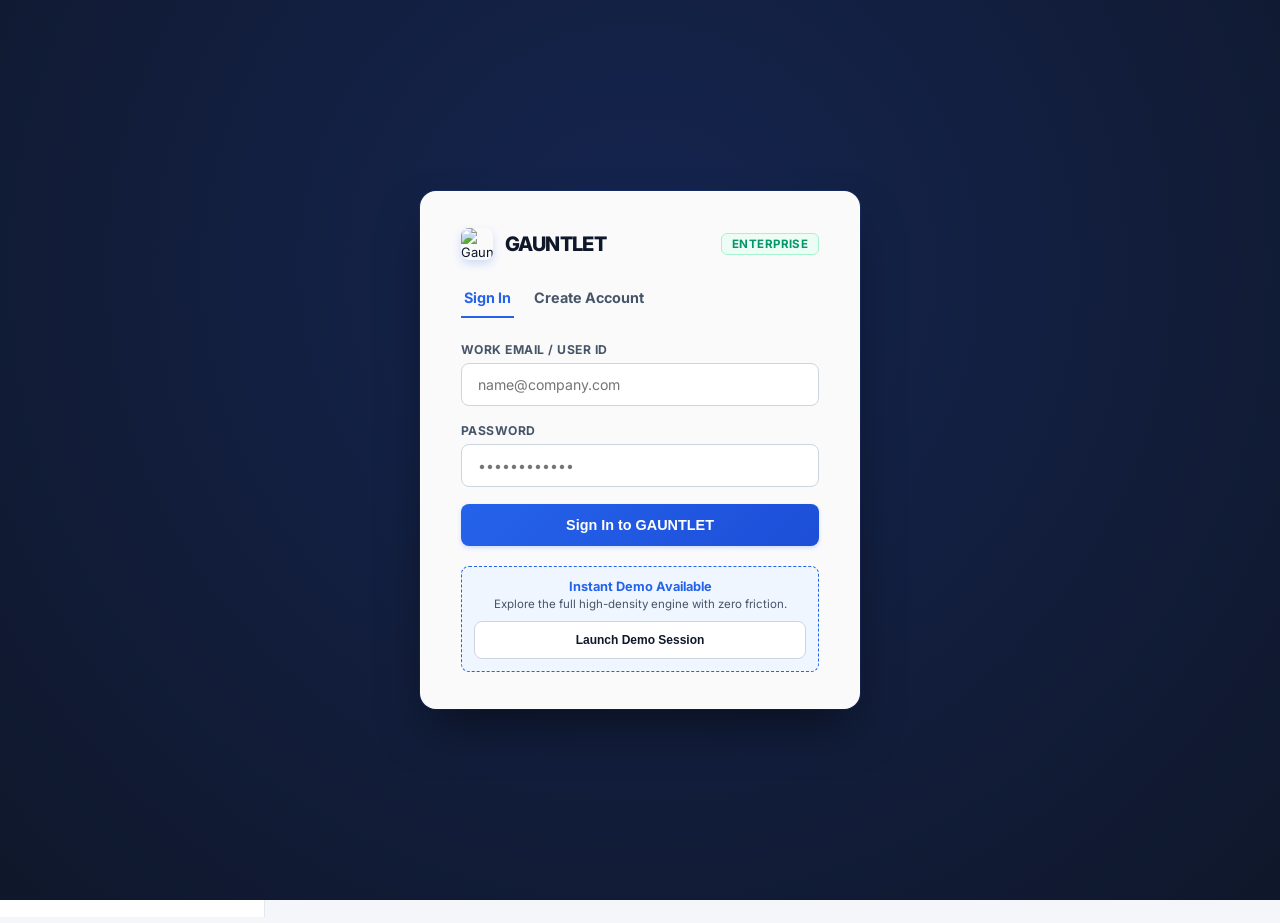
==== commit ae6dda11: "Final addition (#5) * feat(vercel): proxy /api requests directly to live Render backend service  * f" ====
--- a/web/static/index.html
+++ b/web/static/index.html
@@ -938,6 +938,173 @@
       margin-top: 1.25rem;
       text-align: center;
     }
+
+    .agentic-search-row {
+      display: flex;
+      gap: 0.6rem;
+      margin-bottom: 0.75rem;
+      align-items: stretch;
+      width: 100%;
+    }
+
+    .agentic-search-row input {
+      flex: 1;
+      margin-bottom: 0;
+      min-width: 0;
+    }
+
+    .agentic-search-row button {
+      white-space: nowrap;
+      flex-shrink: 0;
+    }
+
+    /* ==========================================
+       RESPONSIVE MOBILE & TABLET OPTIMIZATIONS
+       ========================================== */
+    @media (max-width: 900px) {
+      .telemetry-row {
+        grid-template-columns: repeat(2, 1fr);
+        gap: 0.75rem;
+      }
+      .grid-2, .grid-3 {
+        grid-template-columns: 1fr;
+        gap: 1rem;
+      }
+    }
+
+    @media (max-width: 768px) {
+      .agentic-search-row {
+        flex-direction: column;
+        gap: 0.5rem;
+      }
+
+      .agentic-search-row input {
+        width: 100%;
+      }
+
+      .agentic-search-row button {
+        width: 100%;
+        justify-content: center;
+      }
+
+      .topology-map {
+        flex-direction: column;
+        gap: 0.6rem;
+        padding: 1rem;
+      }
+
+      .topo-arrow {
+        transform: rotate(90deg);
+        margin: -0.2rem 0;
+      }
+
+      .topo-node {
+        width: 100%;
+        min-width: 100%;
+      }
+
+      header {
+        padding: 0.5rem 0.85rem;
+      }
+      .brand-pill {
+        display: none;
+      }
+      .team-badge {
+        display: none;
+      }
+      .cluster-status-pill {
+        display: none;
+      }
+      .brand-logo-text {
+        font-size: 1.1rem;
+      }
+      .brand-logo-img {
+        height: 30px;
+      }
+      .user-profile-btn span {
+        display: none;
+      }
+
+      /* MOBILE SIDEBAR AS FLOATING OVERLAY DRAWER */
+      aside.sidebar {
+        position: fixed;
+        top: 48px;
+        left: 0;
+        bottom: 0;
+        height: calc(100vh - 48px);
+        box-shadow: 0 10px 25px rgba(0, 0, 0, 0.15);
+        background: rgba(255, 255, 255, 0.98);
+        backdrop-filter: blur(12px);
+        z-index: 1000;
+        margin-left: 0;
+        transition: transform 0.3s cubic-bezier(0.16, 1, 0.3, 1), opacity 0.25s ease;
+      }
+
+      aside.sidebar.collapsed {
+        transform: translateX(-100%);
+        margin-left: 0;
+        opacity: 0;
+        visibility: hidden;
+      }
+
+      .viewport {
+        padding: 1rem 0.85rem 4rem 0.85rem;
+        width: 100%;
+        max-width: 100vw;
+        overflow-x: hidden;
+      }
+
+      .telemetry-row {
+        grid-template-columns: 1fr;
+        gap: 0.65rem;
+        margin-bottom: 1.25rem;
+      }
+
+      .content-box {
+        padding: 1.15rem 1rem;
+        border-radius: 10px;
+        margin-bottom: 1.25rem;
+      }
+
+      .box-header {
+        flex-direction: column;
+        align-items: flex-start;
+        gap: 0.5rem;
+        margin-bottom: 1rem;
+      }
+
+      /* 6-PHASE AGENTIC PIPELINE PHONE CARDS */
+      #agentic-pipeline-results > div:first-child {
+        grid-template-columns: repeat(2, 1fr) !important;
+        gap: 0.5rem !important;
+      }
+
+      .table-wrap {
+        max-height: 360px;
+      }
+
+      .auth-card {
+        padding: 1.5rem;
+        max-width: 92vw;
+      }
+    }
+
+    @media (max-width: 480px) {
+      .brand-logo-text {
+        font-size: 1rem;
+      }
+      .live-node-badge {
+        font-size: 0.65rem;
+        padding: 0.15rem 0.45rem;
+      }
+      #agentic-pipeline-results > div:first-child {
+        grid-template-columns: 1fr !important;
+      }
+      .stat-pills {
+        gap: 0.5rem;
+        font-size: 0.72rem;
+      }
+    }
   </style>
 </head>
 <body>
@@ -958,22 +1125,22 @@
       <form id="auth-form" onsubmit="handleAuthSubmit(event)">
         <div class="auth-form-group" id="group-name" style="display: none;">
           <label class="auth-label">Full Name</label>
-          <input type="text" id="auth-name" class="auth-input" placeholder="e.g. Nitanshu Tak" />
+          <input type="text" id="auth-name" class="auth-input" placeholder="e.g. John Doe" />
         </div>
 
         <div class="auth-form-group">
           <label class="auth-label">Work Email / User ID</label>
-          <input type="email" id="auth-email" class="auth-input" required placeholder="name@company.com" value="nitanshu@gauntlet.io" />
+          <input type="email" id="auth-email" class="auth-input" required placeholder="name@company.com" />
         </div>
 
         <div class="auth-form-group" id="group-pass">
           <label class="auth-label">Password</label>
-          <input type="password" id="auth-pass" class="auth-input" placeholder="••••••••••••" value="gauntlet_enterprise" />
+          <input type="password" id="auth-pass" class="auth-input" placeholder="••••••••••••" />
         </div>
 
         <div class="auth-form-group" id="group-role" style="display: none;">
           <label class="auth-label">Cluster Role</label>
-          <input type="text" id="auth-role" class="auth-input" placeholder="Lead Platform Architect" value="Lead Platform Architect" />
+          <input type="text" id="auth-role" class="auth-input" placeholder="e.g. Platform Architect" />
         </div>
 
         <button type="submit" id="auth-submit-btn" class="btn-primary" style="width: 100%; justify-content: center; padding: 0.8rem; font-size: 0.9rem; margin-top: 0.5rem;">
@@ -1000,8 +1167,8 @@
         <span class="brand-logo-text">GAUNTLET</span>
       </button>
       <div class="brand-pill">High-Density Telemetry Engine</div>
-      <div class="live-node-badge">
-        <span class="pulsing-dot"></span> Cluster Online (127.0.0.1:8080)
+      <div class="live-node-badge" id="cluster-node-badge">
+        <span class="pulsing-dot"></span> Cluster Online
       </div>
     </div>
     <div class="header-right">
@@ -1013,8 +1180,8 @@
       
       <!-- USER ACCOUNT & PROFILE -->
       <button class="user-profile-btn" onclick="openProfileModal()">
-        <div class="user-avatar" id="header-avatar">N</div>
-        <span id="header-user-name">Nitanshu Tak</span>
+        <div class="user-avatar" id="header-avatar">U</div>
+        <span id="header-user-name">Guest User</span>
         <svg width="12" height="12" viewBox="0 0 24 24" fill="none" stroke="currentColor" stroke-width="2"><polyline points="6 9 12 15 18 9"></polyline></svg>
       </button>
     </div>
@@ -1200,12 +1367,12 @@
             <span class="badge LOW">Autonomous Agent Ready</span>
           </div>
           <p style="color: var(--text-muted); font-size: 0.85rem; margin-bottom: 1rem;">
-            Enter any local server (e.g. <code style="font-weight: bold; color: var(--brand);">http://127.0.0.1:3000</code> for Aura Botanica Café) or external URL. GAUNTLET’s autonomous agent will fetch, ingest into binary WAL, build Bloom filters, parse AST telemetry, measure drift, and diagnose anomalies.
+            Enter any live web application (e.g. <code style="font-weight: bold; color: var(--brand);">https://swaskiee.github.io/Gauntlet/</code> for Aura Botanica Café) or external URL. GAUNTLET’s autonomous agent will fetch, ingest into binary WAL, build Bloom filters, parse AST telemetry, measure drift, and diagnose anomalies.
           </p>
 
-          <div style="display: flex; gap: 0.6rem; margin-bottom: 0.75rem;">
-            <input type="text" id="agentic-url-input" value="http://127.0.0.1:3000" placeholder="https://example.com or http://127.0.0.1:3000" style="margin-bottom: 0;" />
-            <button class="btn-primary" style="padding: 0.65rem 1.4rem; white-space: nowrap;" onclick="executeAgenticCrawl()">
+          <div class="agentic-search-row">
+            <input type="text" id="agentic-url-input" value="https://swaskiee.github.io/Gauntlet/" placeholder="https://swaskiee.github.io/Gauntlet/ or https://example.com" />
+            <button class="btn-primary" onclick="executeAgenticCrawl()">
               <svg width="15" height="15" viewBox="0 0 24 24" fill="none" stroke="currentColor" stroke-width="2.5"><polygon points="5 3 19 12 5 21 5 3"></polygon></svg>
               Run 6-Phase Agentic Pipeline
             </button>
@@ -1213,10 +1380,12 @@
 
           <div class="chip-group" style="margin-bottom: 0.75rem;">
             <span style="font-size: 0.74rem; color: var(--text-muted); align-self: center; font-weight: 600;">Quick Probes:</span>
-            <span class="chip" onclick="document.getElementById('agentic-url-input').value='http://127.0.0.1:3000'; executeAgenticCrawl();">Aura Botanica Café (127.0.0.1:3000)</span>
-            <span class="chip" onclick="document.getElementById('agentic-url-input').value='http://127.0.0.1:8080'; executeAgenticCrawl();">Gauntlet API (127.0.0.1:8080)</span>
+            <span class="chip" onclick="document.getElementById('agentic-url-input').value='https://swaskiee.github.io/Gauntlet/'; executeAgenticCrawl();">Aura Botanica (Live)</span>
+            <span class="chip" onclick="document.getElementById('agentic-url-input').value='https://gauntlet-gules.vercel.app'; executeAgenticCrawl();">Gauntlet Vercel</span>
             <span class="chip" onclick="document.getElementById('agentic-url-input').value='https://news.ycombinator.com'; executeAgenticCrawl();">Hacker News</span>
             <span class="chip" onclick="document.getElementById('agentic-url-input').value='https://github.com'; executeAgenticCrawl();">GitHub</span>
+            <span class="chip" onclick="document.getElementById('agentic-url-input').value='https://en.wikipedia.org'; executeAgenticCrawl();">Wikipedia</span>
+            <span class="chip" onclick="document.getElementById('agentic-url-input').value='https://web.whatsapp.com'; executeAgenticCrawl();">WhatsApp Web</span>
           </div>
 
           <!-- AGENTIC PIPELINE STATUS STRIP -->
@@ -2318,7 +2487,7 @@
           avatarContainer.innerHTML = `<img src="${customAvatar}" style="width:100%; height:100%; object-fit:cover; border-radius:50%; display:block;" />`;
         }
       } else {
-        const initial = (user.name || 'N').charAt(0).toUpperCase();
+        const initial = (user.name || 'User').charAt(0).toUpperCase();
         if (headerAvatar) {
           headerAvatar.style.background = 'linear-gradient(135deg, #2563eb, #7c3aed)';
           headerAvatar.textContent = initial;
